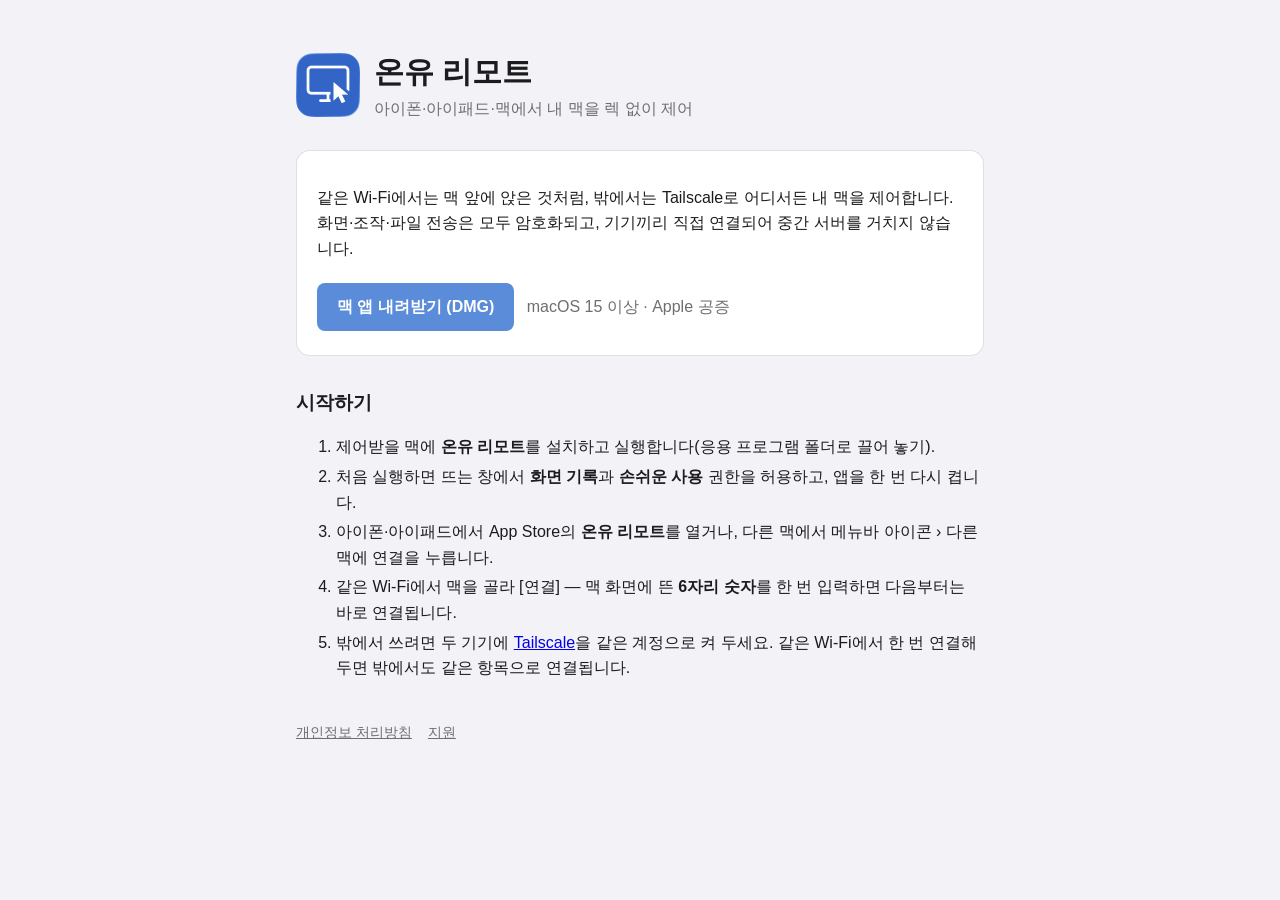
==== index.html @ 27f32682 "온유 리모트 안내·개인정보 처리방침·지원 페이지" ====
<!doctype html>
<html lang="ko"><head><meta charset="utf-8"><meta name="viewport" content="width=device-width, initial-scale=1">
<title>온유 리모트</title><link rel="stylesheet" href="style.css"></head>
<body><main>
<header><img src="icon.png" alt=""><div><h1>온유 리모트</h1><div class="muted">아이폰·아이패드·맥에서 내 맥을 렉 없이 제어</div></div></header>

<div class="card">
<p>같은 Wi-Fi에서는 맥 앞에 앉은 것처럼, 밖에서는 Tailscale로 어디서든 내 맥을 제어합니다. 화면·조작·파일 전송은 모두 암호화되고, 기기끼리 직접 연결되어 중간 서버를 거치지 않습니다.</p>
<a class="btn" href="https://github.com/sanghyun97/onyu-remote/releases/latest/download/OnyuRemote-1.0.dmg">맥 앱 내려받기 (DMG)</a>
<span class="muted">macOS 15 이상 · Apple 공증</span>
</div>

<h2>시작하기</h2>
<ol>
<li>제어받을 맥에 <b>온유 리모트</b>를 설치하고 실행합니다(응용 프로그램 폴더로 끌어 놓기).</li>
<li>처음 실행하면 뜨는 창에서 <b>화면 기록</b>과 <b>손쉬운 사용</b> 권한을 허용하고, 앱을 한 번 다시 켭니다.</li>
<li>아이폰·아이패드에서 App Store의 <b>온유 리모트</b>를 열거나, 다른 맥에서 메뉴바 아이콘 › 다른 맥에 연결을 누릅니다.</li>
<li>같은 Wi-Fi에서 맥을 골라 [연결] — 맥 화면에 뜬 <b>6자리 숫자</b>를 한 번 입력하면 다음부터는 바로 연결됩니다.</li>
<li>밖에서 쓰려면 두 기기에 <a href="https://tailscale.com">Tailscale</a>을 같은 계정으로 켜 두세요. 같은 Wi-Fi에서 한 번 연결해 두면 밖에서도 같은 항목으로 연결됩니다.</li>
</ol>

<nav><a href="privacy.html">개인정보 처리방침</a><a href="support.html">지원</a></nav>
</main></body></html>
---- style.css ----
:root { --bg:#f2f2f7; --surface:#fff; --text:#1c1c1e; --muted:#6e6e73; --line:rgba(0,0,0,.12); --accent:#5a8cd9; }
@media (prefers-color-scheme: dark) { :root { --bg:#111214; --surface:#1c1c1e; --text:#f2f2f7; --muted:#a1a1a6; --line:rgba(255,255,255,.14); } }
* { box-sizing:border-box; }
body { margin:0; background:var(--bg); color:var(--text); font:16px/1.6 -apple-system, BlinkMacSystemFont, "Apple SD Gothic Neo", sans-serif; }
main { max-width:720px; margin:0 auto; padding:48px 16px 64px; }
header { display:flex; align-items:center; gap:14px; margin-bottom:28px; }
header img { width:64px; height:64px; border-radius:14px; }
h1 { font-size:30px; margin:0; } h2 { font-size:19px; margin:32px 0 8px; }
p, li { color:var(--text); } .muted { color:var(--muted); }
.card { background:var(--surface); border:1px solid var(--line); border-radius:14px; padding:18px 20px; margin:14px 0; }
.btn { display:inline-block; background:var(--accent); color:#fff; text-decoration:none; padding:11px 20px; border-radius:8px; font-weight:600; margin:6px 8px 6px 0; }
.btn.secondary { background:transparent; color:var(--text); border:1px solid var(--line); }
nav { margin-top:40px; font-size:14px; } nav a { color:var(--muted); margin-right:16px; }
ol li, ul li { margin:4px 0; }
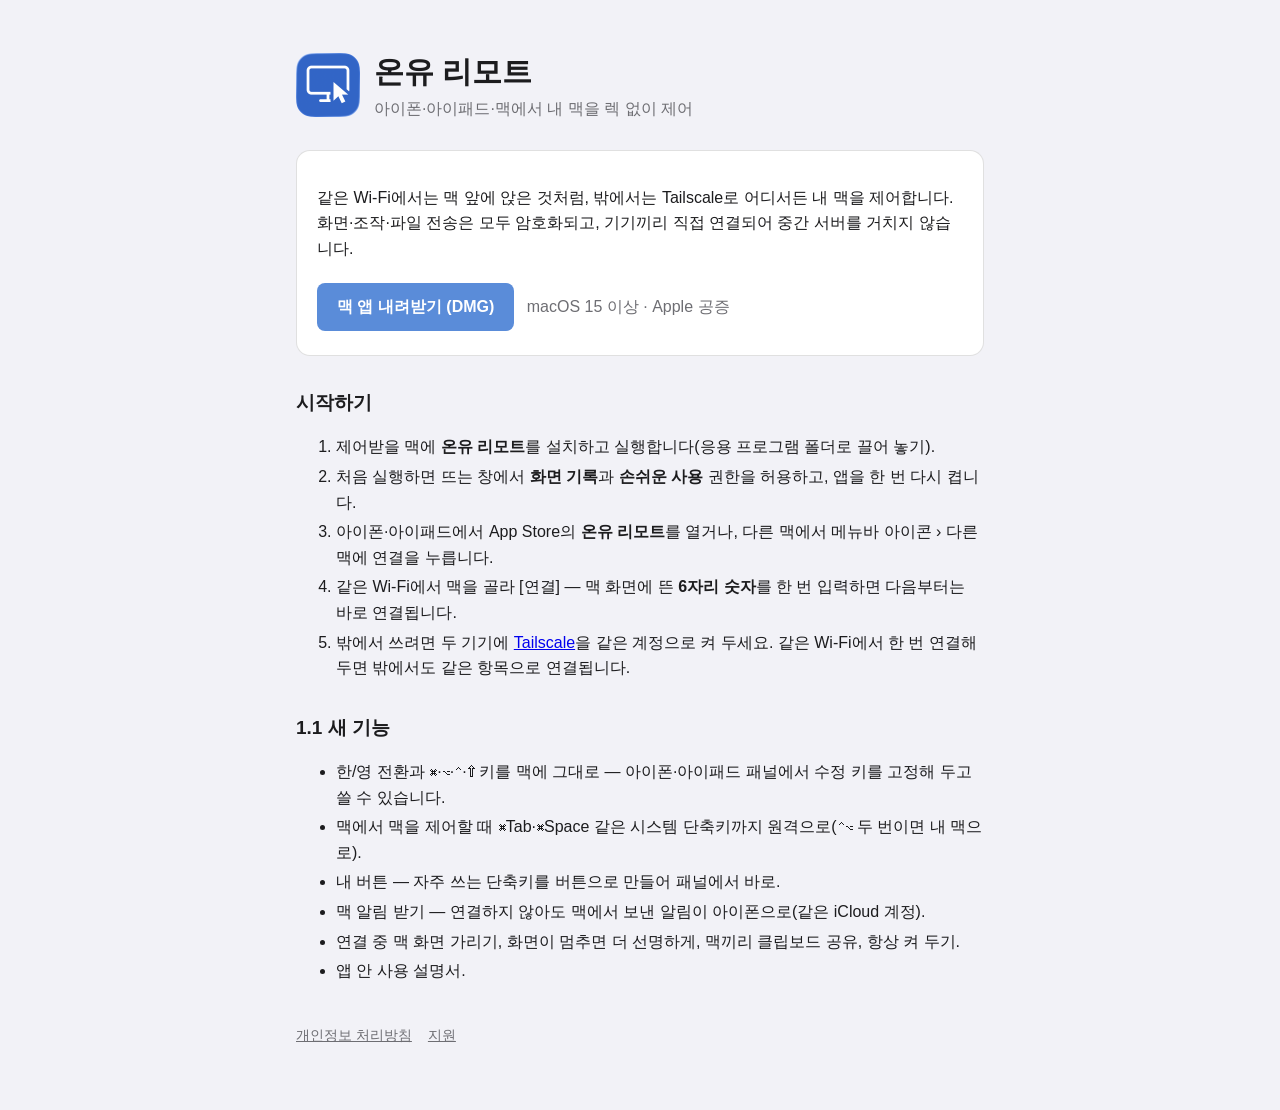
==== commit ee014a58: "1.1: 새 기능 소개, DMG 1.1 링크, 지원 FAQ, 개인정보 처리방침(iCloud 알림·알림 전달·클립보드·진단 기록)" ====
--- a/index.html
+++ b/index.html
@@ -6,7 +6,7 @@
 
 <div class="card">
 <p>같은 Wi-Fi에서는 맥 앞에 앉은 것처럼, 밖에서는 Tailscale로 어디서든 내 맥을 제어합니다. 화면·조작·파일 전송은 모두 암호화되고, 기기끼리 직접 연결되어 중간 서버를 거치지 않습니다.</p>
-<a class="btn" href="https://github.com/sanghyun97/onyu-remote/releases/latest/download/OnyuRemote-1.0.dmg">맥 앱 내려받기 (DMG)</a>
+<a class="btn" href="https://github.com/sanghyun97/onyu-remote/releases/latest/download/OnyuRemote-1.1.dmg">맥 앱 내려받기 (DMG)</a>
 <span class="muted">macOS 15 이상 · Apple 공증</span>
 </div>
 
@@ -16,8 +16,17 @@
 <li>처음 실행하면 뜨는 창에서 <b>화면 기록</b>과 <b>손쉬운 사용</b> 권한을 허용하고, 앱을 한 번 다시 켭니다.</li>
 <li>아이폰·아이패드에서 App Store의 <b>온유 리모트</b>를 열거나, 다른 맥에서 메뉴바 아이콘 › 다른 맥에 연결을 누릅니다.</li>
 <li>같은 Wi-Fi에서 맥을 골라 [연결] — 맥 화면에 뜬 <b>6자리 숫자</b>를 한 번 입력하면 다음부터는 바로 연결됩니다.</li>
-<li>밖에서 쓰려면 두 기기에 <a href="https://tailscale.com">Tailscale</a>을 같은 계정으로 켜 두세요. 같은 Wi-Fi에서 한 번 연결해 두면 밖에서도 같은 항목으로 연결됩니다.</li>
+<li>밖에서 쓰려면 두 기기에 <a href="https://tailscale.com/download">Tailscale</a>을 같은 계정으로 켜 두세요. 같은 Wi-Fi에서 한 번 연결해 두면 밖에서도 같은 항목으로 연결됩니다.</li>
 </ol>
 
+<h2>1.1 새 기능</h2>
+<ul>
+<li>한/영 전환과 ⌘·⌥·⌃·⇧ 키를 맥에 그대로 — 아이폰·아이패드 패널에서 수정 키를 고정해 두고 쓸 수 있습니다.</li>
+<li>맥에서 맥을 제어할 때 ⌘Tab·⌘Space 같은 시스템 단축키까지 원격으로(⌃⌥ 두 번이면 내 맥으로).</li>
+<li>내 버튼 — 자주 쓰는 단축키를 버튼으로 만들어 패널에서 바로.</li>
+<li>맥 알림 받기 — 연결하지 않아도 맥에서 보낸 알림이 아이폰으로(같은 iCloud 계정).</li>
+<li>연결 중 맥 화면 가리기, 화면이 멈추면 더 선명하게, 맥끼리 클립보드 공유, 항상 켜 두기.</li>
+<li>앱 안 사용 설명서.</li>
+</ul>
 <nav><a href="privacy.html">개인정보 처리방침</a><a href="support.html">지원</a></nav>
 </main></body></html>
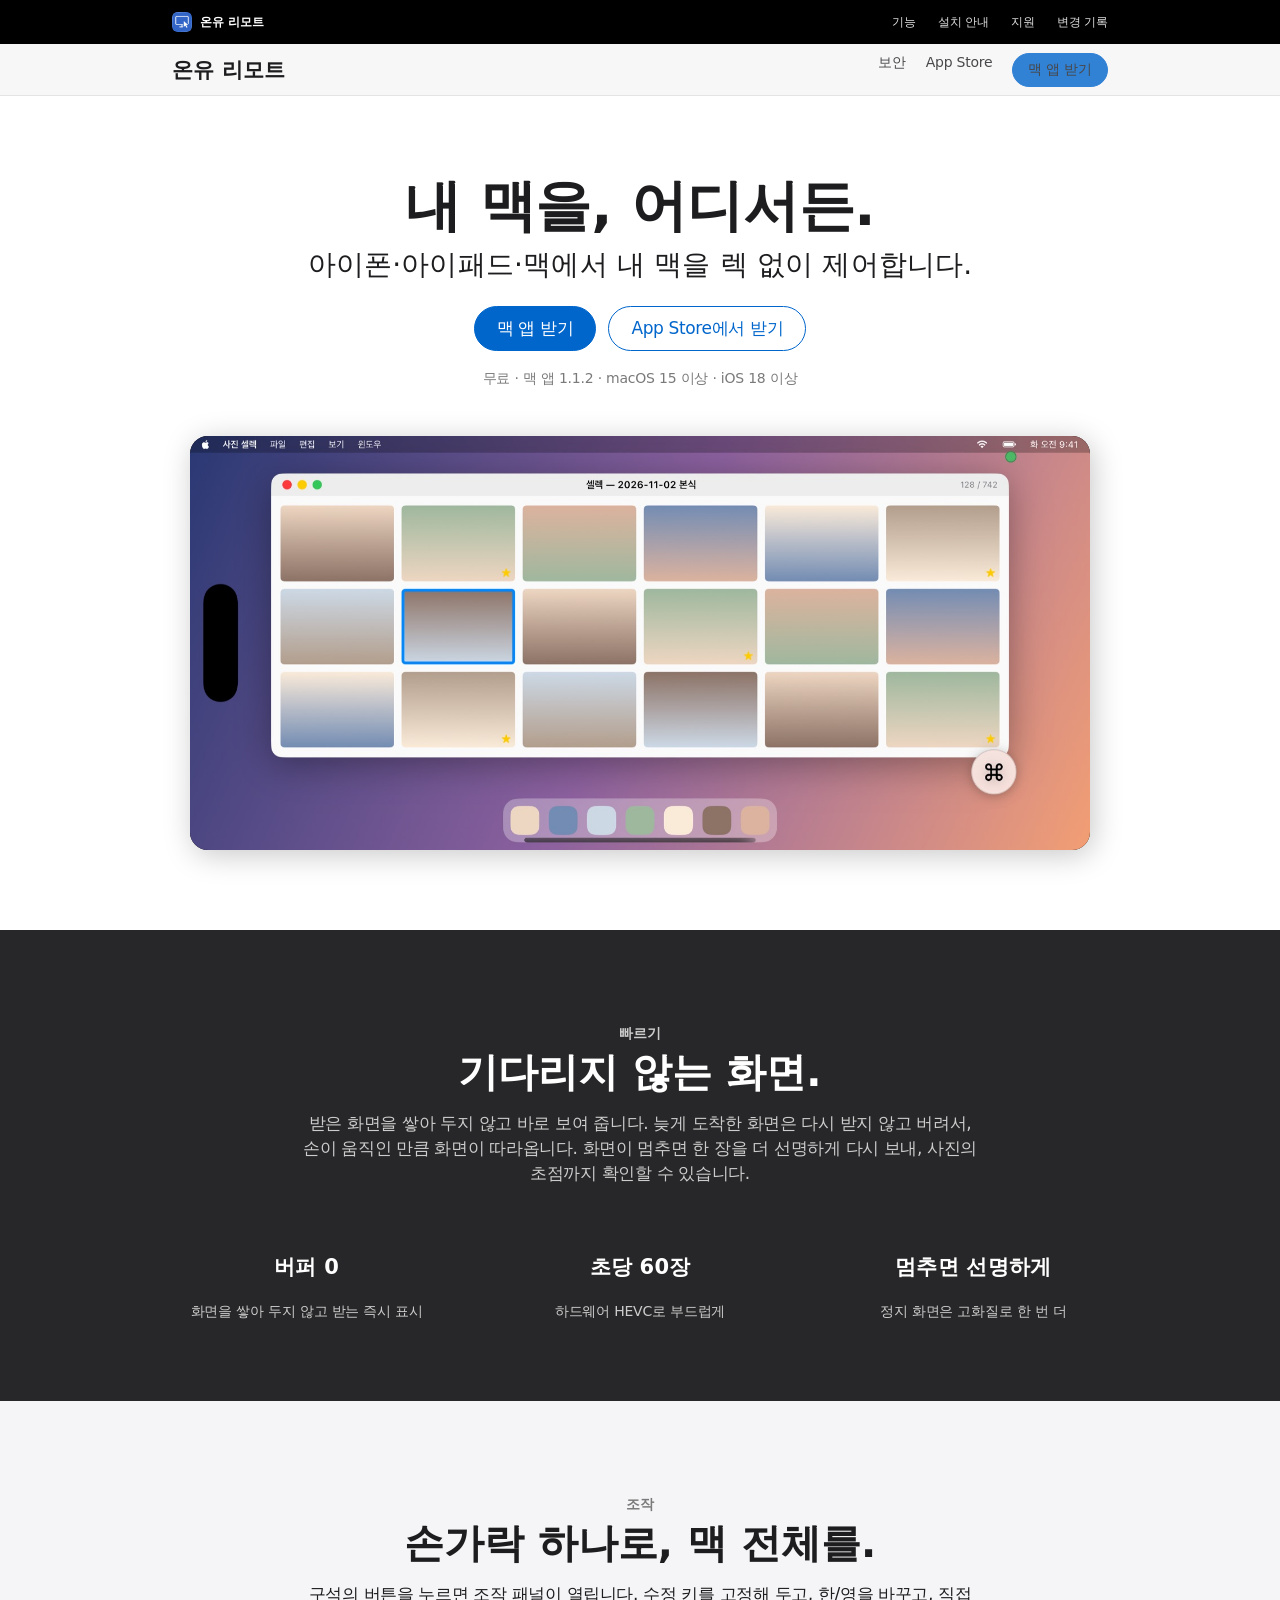
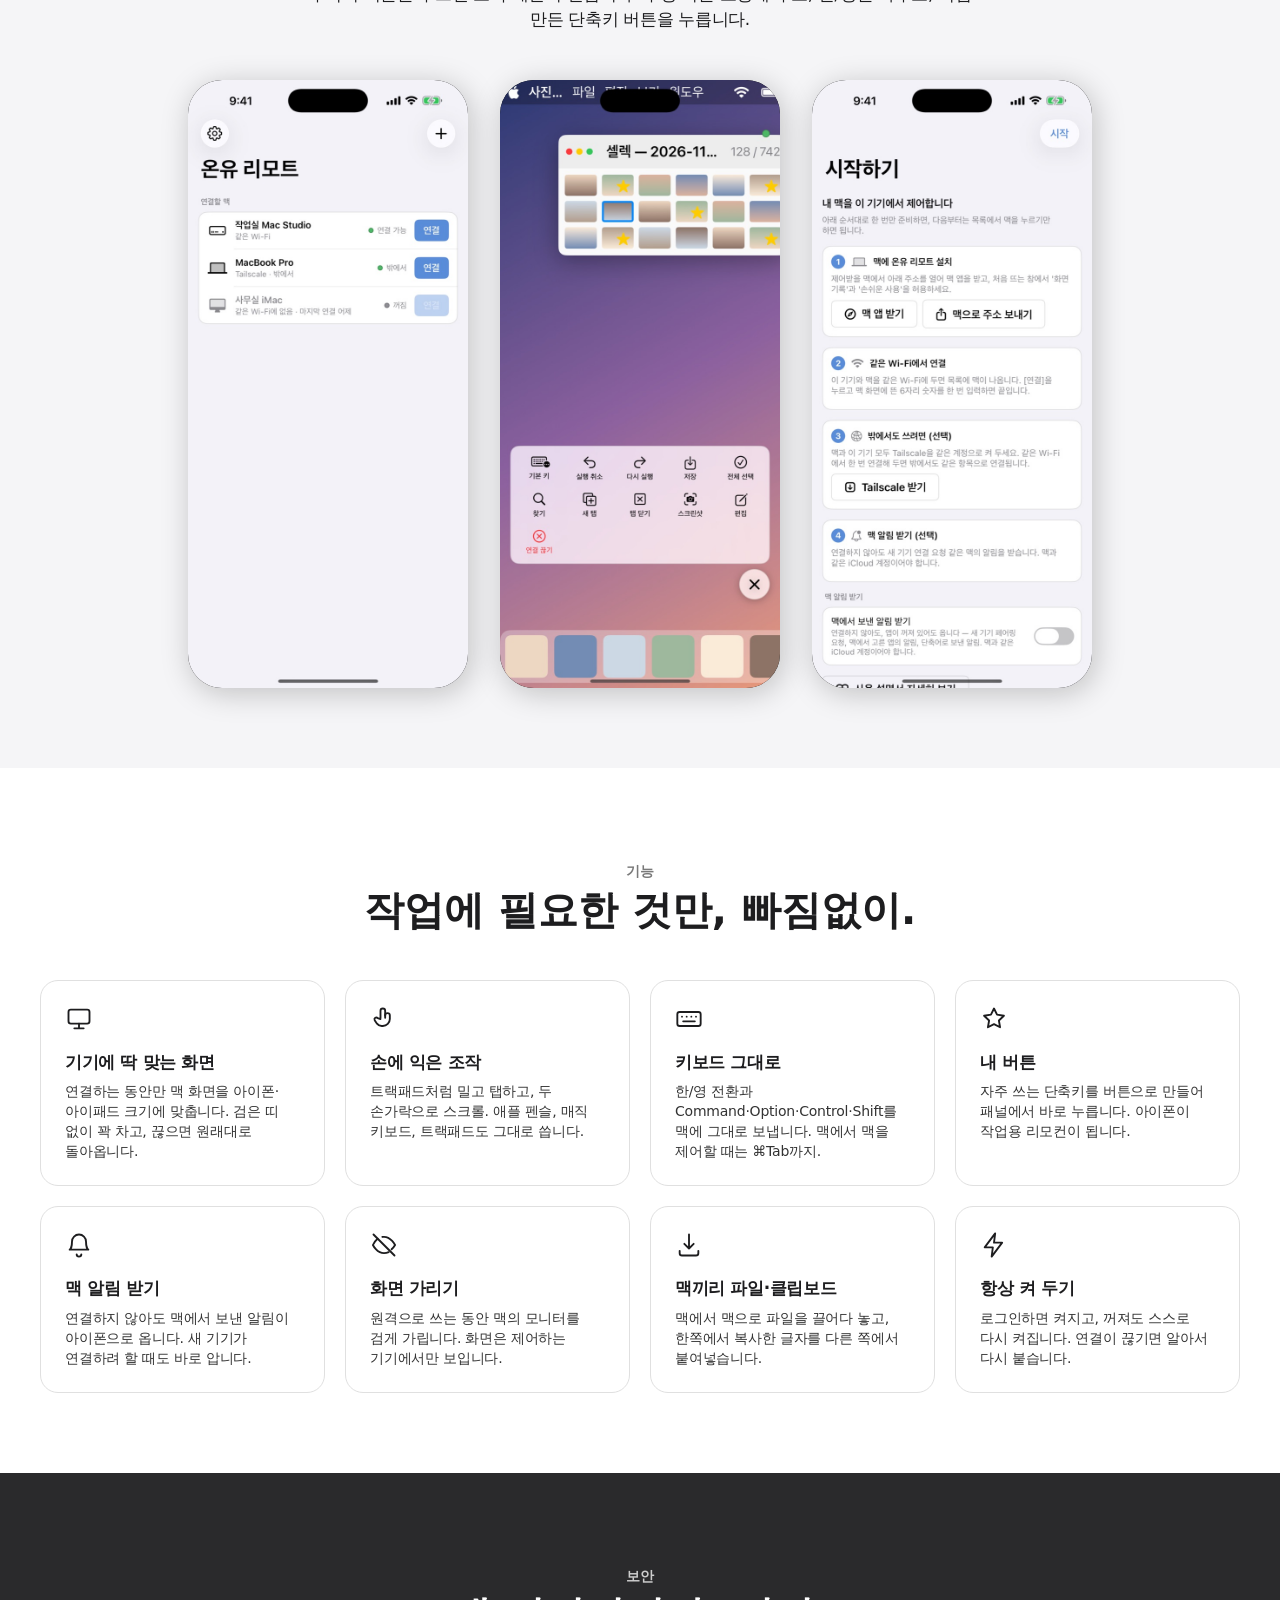
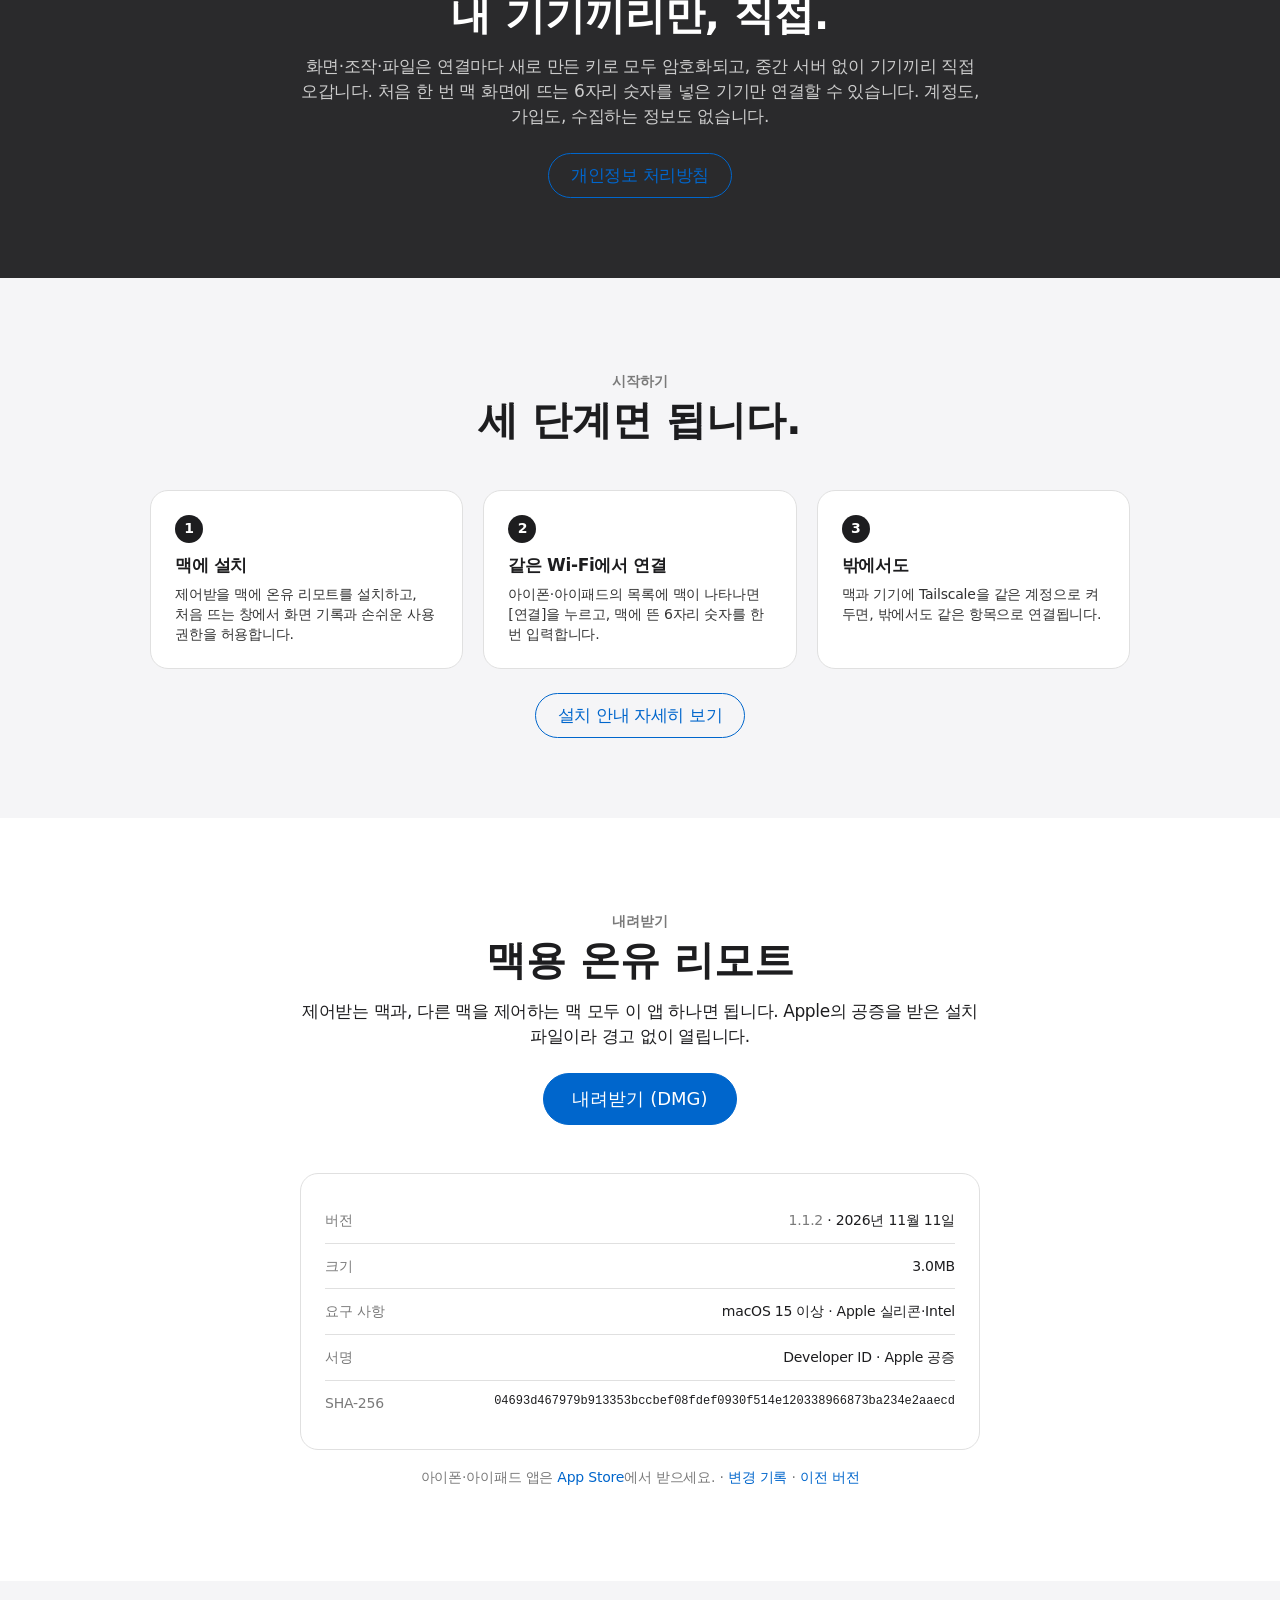
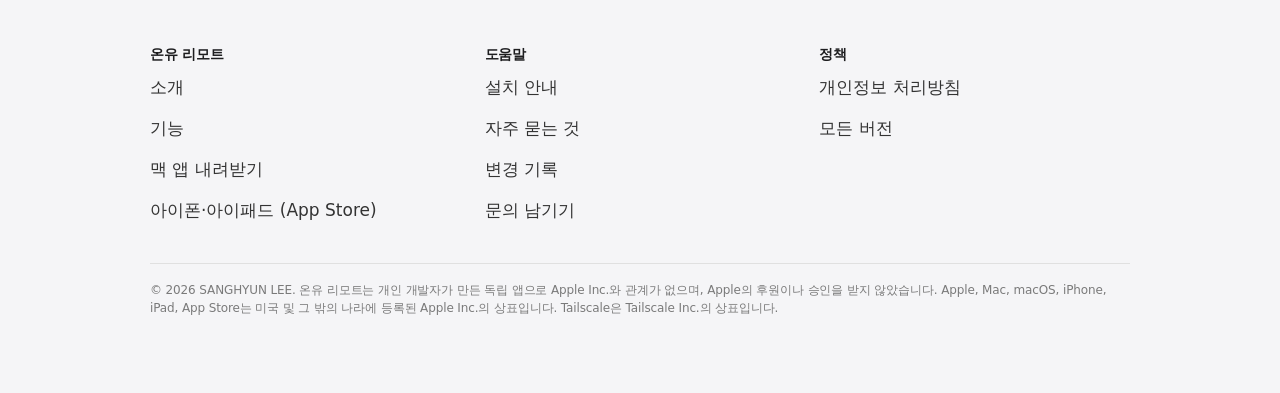
==== commit 155ff60f: "홈페이지 새로 만들기: 소개·내려받기·설치 안내·지원·개인정보 처리방침·변경 기록 (애플 스타일 DESIGN.md 기준) Co-Authored-By: Claude Fable 5.2" ====
--- a/index.html
+++ b/index.html
@@ -1,32 +1,141 @@
 <!doctype html>
-<html lang="ko"><head><meta charset="utf-8"><meta name="viewport" content="width=device-width, initial-scale=1">
-<title>온유 리모트</title><link rel="stylesheet" href="style.css"></head>
-<body><main>
-<header><img src="icon.png" alt=""><div><h1>온유 리모트</h1><div class="muted">아이폰·아이패드·맥에서 내 맥을 렉 없이 제어</div></div></header>
+<html lang="ko">
+<head>
+<meta charset="utf-8">
+<meta name="viewport" content="width=device-width, initial-scale=1">
+<title>온유 리모트 — 내 맥을 어디서든 렉 없이</title>
+<meta name="description" content="아이폰·아이패드·맥에서 내 맥을 렉 없이 제어하는 원격 앱. 같은 Wi-Fi에서는 맥 앞에 앉은 것처럼, 밖에서는 Tailscale로 어디서든.">
+<meta property="og:title" content="온유 리모트 — 내 맥을 어디서든 렉 없이">
+<meta property="og:description" content="아이폰·아이패드·맥에서 내 맥을 렉 없이 제어하는 원격 앱. 같은 Wi-Fi에서는 맥 앞에 앉은 것처럼, 밖에서는 Tailscale로 어디서든.">
+<meta property="og:type" content="website">
+<meta property="og:url" content="https://sanghyun97.github.io/onyu-remote/">
+<meta property="og:image" content="https://sanghyun97.github.io/onyu-remote/img/remote.jpg">
+<meta name="theme-color" content="#000000">
+<link rel="icon" href="icon.png">
+<link rel="apple-touch-icon" href="icon.png">
+<link rel="stylesheet" href="style.css">
+</head>
+<body>
+<nav class="global-nav" aria-label="사이트">
+  <div class="inner">
+    <a class="brand" href="./"><img src="icon.png" alt="" width="20" height="20">온유 리모트</a>
+    <a href="./#features" class="optional">기능</a>
+    <a href="install.html">설치 안내</a>
+    <a href="support.html">지원</a>
+    <a href="changelog.html" class="optional">변경 기록</a>
+  </div>
+</nav>
+<div class="sub-nav">
+  <div class="inner">
+    <span class="title">온유 리모트</span>
+    <div class="links">
+      <a href="./#security" class="optional">보안</a>
+      <a href="https://apps.apple.com/kr/app/id6830655052">App Store</a>
+      <a class="btn small" href="./#download">맥 앱 받기</a>
+    </div>
+  </div>
+</div>
+<main>
 
-<div class="card">
-<p>같은 Wi-Fi에서는 맥 앞에 앉은 것처럼, 밖에서는 Tailscale로 어디서든 내 맥을 제어합니다. 화면·조작·파일 전송은 모두 암호화되고, 기기끼리 직접 연결되어 중간 서버를 거치지 않습니다.</p>
-<a class="btn" href="https://github.com/sanghyun97/onyu-remote/releases/latest/download/OnyuRemote-1.1.dmg">맥 앱 내려받기 (DMG)</a>
-<span class="muted">macOS 15 이상 · Apple 공증</span>
-</div>
+<section class="tile">
+  <div class="wrap">
+    <h1 class="hero-display">내 맥을, 어디서든.</h1>
+    <p class="lead">아이폰·아이패드·맥에서 내 맥을 렉 없이 제어합니다.</p>
+    <div class="cta">
+      <a class="btn" href="#download">맥 앱 받기</a>
+      <a class="btn ghost" href="https://apps.apple.com/kr/app/id6830655052">App Store에서 받기</a>
+    </div>
+    <p class="caption" style="margin-top:17px">무료 · 맥 앱 <span data-version>1.1.2</span> · macOS 15 이상 · iOS 18 이상</p>
+    <div class="shot wide-shot"><img src="img/remote.jpg" alt="아이폰에서 맥의 사진 셀렉 화면을 원격으로 보고 있는 모습" width="1600" height="736"></div>
+  </div>
+</section>
 
-<h2>시작하기</h2>
-<ol>
-<li>제어받을 맥에 <b>온유 리모트</b>를 설치하고 실행합니다(응용 프로그램 폴더로 끌어 놓기).</li>
-<li>처음 실행하면 뜨는 창에서 <b>화면 기록</b>과 <b>손쉬운 사용</b> 권한을 허용하고, 앱을 한 번 다시 켭니다.</li>
-<li>아이폰·아이패드에서 App Store의 <b>온유 리모트</b>를 열거나, 다른 맥에서 메뉴바 아이콘 › 다른 맥에 연결을 누릅니다.</li>
-<li>같은 Wi-Fi에서 맥을 골라 [연결] — 맥 화면에 뜬 <b>6자리 숫자</b>를 한 번 입력하면 다음부터는 바로 연결됩니다.</li>
-<li>밖에서 쓰려면 두 기기에 <a href="https://tailscale.com/download">Tailscale</a>을 같은 계정으로 켜 두세요. 같은 Wi-Fi에서 한 번 연결해 두면 밖에서도 같은 항목으로 연결됩니다.</li>
-</ol>
+<section class="tile dark">
+  <div class="wrap">
+    <p class="eyebrow">빠르기</p>
+    <h2 class="display-lg">기다리지 않는 화면.</h2>
+    <p class="copy">받은 화면을 쌓아 두지 않고 바로 보여 줍니다. 늦게 도착한 화면은 다시 받지 않고 버려서, 손이 움직인 만큼 화면이 따라옵니다. 화면이 멈추면 한 장을 더 선명하게 다시 보내, 사진의 초점까지 확인할 수 있습니다.</p>
+    <div class="grid three stats" style="margin-top:48px">
+      <div><p class="tagline">버퍼 0</p><p class="caption">화면을 쌓아 두지 않고 받는 즉시 표시</p></div>
+      <div><p class="tagline">초당 60장</p><p class="caption">하드웨어 HEVC로 부드럽게</p></div>
+      <div><p class="tagline">멈추면 선명하게</p><p class="caption">정지 화면은 고화질로 한 번 더</p></div>
+    </div>
+  </div>
+</section>
 
-<h2>1.1 새 기능</h2>
-<ul>
-<li>한/영 전환과 ⌘·⌥·⌃·⇧ 키를 맥에 그대로 — 아이폰·아이패드 패널에서 수정 키를 고정해 두고 쓸 수 있습니다.</li>
-<li>맥에서 맥을 제어할 때 ⌘Tab·⌘Space 같은 시스템 단축키까지 원격으로(⌃⌥ 두 번이면 내 맥으로).</li>
-<li>내 버튼 — 자주 쓰는 단축키를 버튼으로 만들어 패널에서 바로.</li>
-<li>맥 알림 받기 — 연결하지 않아도 맥에서 보낸 알림이 아이폰으로(같은 iCloud 계정).</li>
-<li>연결 중 맥 화면 가리기, 화면이 멈추면 더 선명하게, 맥끼리 클립보드 공유, 항상 켜 두기.</li>
-<li>앱 안 사용 설명서.</li>
-</ul>
-<nav><a href="privacy.html">개인정보 처리방침</a><a href="support.html">지원</a></nav>
-</main></body></html>
+<section class="tile parchment">
+  <div class="wrap">
+    <p class="eyebrow">조작</p>
+    <h2 class="display-lg">손가락 하나로, 맥 전체를.</h2>
+    <p class="copy">구석의 버튼을 누르면 조작 패널이 열립니다. 수정 키를 고정해 두고, 한/영을 바꾸고, 직접 만든 단축키 버튼을 누릅니다.</p>
+    <div class="shots-row">
+      <div class="shot phone"><img src="img/home.jpg" alt="연결할 맥 목록 화면" width="644" height="1400" loading="lazy"></div>
+      <div class="shot phone"><img src="img/custom.jpg" alt="직접 만든 단축키 버튼이 있는 조작 패널" width="644" height="1400" loading="lazy"></div>
+      <div class="shot phone"><img src="img/onboarding.jpg" alt="처음 시작 안내 화면" width="644" height="1400" loading="lazy"></div>
+    </div>
+  </div>
+</section>
+
+<section class="tile" id="features">
+  <div class="wide">
+    <p class="eyebrow">기능</p>
+    <h2 class="display-lg">작업에 필요한 것만, 빠짐없이.</h2>
+    <div class="grid"><div class="card"><svg class="icon" viewBox="0 0 24 24" fill="none" stroke="currentColor" stroke-width="1.6" stroke-linecap="round" stroke-linejoin="round" aria-hidden="true"><rect x="3" y="4" width="18" height="12" rx="2"/><path d="M8 20h8M12 16v4"/></svg><h3>기기에 딱 맞는 화면</h3><p>연결하는 동안만 맥 화면을 아이폰·아이패드 크기에 맞춥니다. 검은 띠 없이 꽉 차고, 끊으면 원래대로 돌아옵니다.</p></div><div class="card"><svg class="icon" viewBox="0 0 24 24" fill="none" stroke="currentColor" stroke-width="1.6" stroke-linecap="round" stroke-linejoin="round" aria-hidden="true"><path d="M9 11V5a2 2 0 0 1 4 0v6"/><path d="M13 9a2 2 0 0 1 4 0v3a6 6 0 0 1-6 6h-1a5 5 0 0 1-4-2l-2-3a1.6 1.6 0 0 1 2.6-1.8L9 12"/></svg><h3>손에 익은 조작</h3><p>트랙패드처럼 밀고 탭하고, 두 손가락으로 스크롤. 애플 펜슬, 매직 키보드, 트랙패드도 그대로 씁니다.</p></div><div class="card"><svg class="icon" viewBox="0 0 24 24" fill="none" stroke="currentColor" stroke-width="1.6" stroke-linecap="round" stroke-linejoin="round" aria-hidden="true"><rect x="2" y="6" width="20" height="12" rx="2"/><path d="M6 10h.01M10 10h.01M14 10h.01M18 10h.01M7 14h10"/></svg><h3>키보드 그대로</h3><p>한/영 전환과 Command·Option·Control·Shift를 맥에 그대로 보냅니다. 맥에서 맥을 제어할 때는 ⌘Tab까지.</p></div><div class="card"><svg class="icon" viewBox="0 0 24 24" fill="none" stroke="currentColor" stroke-width="1.6" stroke-linecap="round" stroke-linejoin="round" aria-hidden="true"><path d="M12 3l2.6 5.3 5.9.9-4.3 4.1 1 5.8L12 16.4 6.8 19.1l1-5.8L3.5 9.2l5.9-.9z"/></svg><h3>내 버튼</h3><p>자주 쓰는 단축키를 버튼으로 만들어 패널에서 바로 누릅니다. 아이폰이 작업용 리모컨이 됩니다.</p></div><div class="card"><svg class="icon" viewBox="0 0 24 24" fill="none" stroke="currentColor" stroke-width="1.6" stroke-linecap="round" stroke-linejoin="round" aria-hidden="true"><path d="M6 9a6 6 0 0 1 12 0c0 6 2 7 2 7H4s2-1 2-7"/><path d="M10 20a2 2 0 0 0 4 0"/></svg><h3>맥 알림 받기</h3><p>연결하지 않아도 맥에서 보낸 알림이 아이폰으로 옵니다. 새 기기가 연결하려 할 때도 바로 압니다.</p></div><div class="card"><svg class="icon" viewBox="0 0 24 24" fill="none" stroke="currentColor" stroke-width="1.6" stroke-linecap="round" stroke-linejoin="round" aria-hidden="true"><path d="M3 3l18 18"/><path d="M10.6 5.1A10.5 10.5 0 0 1 12 5c6 0 9.5 7 9.5 7a15 15 0 0 1-3 3.7M6.5 6.6A15 15 0 0 0 2.5 12S6 19 12 19a9.6 9.6 0 0 0 4-.9"/></svg><h3>화면 가리기</h3><p>원격으로 쓰는 동안 맥의 모니터를 검게 가립니다. 화면은 제어하는 기기에서만 보입니다.</p></div><div class="card"><svg class="icon" viewBox="0 0 24 24" fill="none" stroke="currentColor" stroke-width="1.6" stroke-linecap="round" stroke-linejoin="round" aria-hidden="true"><path d="M12 3v12M8 11l4 4 4-4"/><path d="M4 17v2a2 2 0 0 0 2 2h12a2 2 0 0 0 2-2v-2"/></svg><h3>맥끼리 파일·클립보드</h3><p>맥에서 맥으로 파일을 끌어다 놓고, 한쪽에서 복사한 글자를 다른 쪽에서 붙여넣습니다.</p></div><div class="card"><svg class="icon" viewBox="0 0 24 24" fill="none" stroke="currentColor" stroke-width="1.6" stroke-linecap="round" stroke-linejoin="round" aria-hidden="true"><path d="M13 2L4 14h7l-1 8 9-12h-7z"/></svg><h3>항상 켜 두기</h3><p>로그인하면 켜지고, 꺼져도 스스로 다시 켜집니다. 연결이 끊기면 알아서 다시 붙습니다.</p></div></div>
+  </div>
+</section>
+
+<section class="tile dark-2" id="security">
+  <div class="wrap">
+    <p class="eyebrow">보안</p>
+    <h2 class="display-lg">내 기기끼리만, 직접.</h2>
+    <p class="copy">화면·조작·파일은 연결마다 새로 만든 키로 모두 암호화되고, 중간 서버 없이 기기끼리 직접 오갑니다. 처음 한 번 맥 화면에 뜨는 6자리 숫자를 넣은 기기만 연결할 수 있습니다. 계정도, 가입도, 수집하는 정보도 없습니다.</p>
+    <div class="cta"><a class="btn ghost" href="privacy.html">개인정보 처리방침</a></div>
+  </div>
+</section>
+
+<section class="tile parchment">
+  <div class="wrap">
+    <p class="eyebrow">시작하기</p>
+    <h2 class="display-lg">세 단계면 됩니다.</h2>
+    <div class="grid three">
+      <div class="card"><span class="num">1</span><h3>맥에 설치</h3><p>제어받을 맥에 온유 리모트를 설치하고, 처음 뜨는 창에서 화면 기록과 손쉬운 사용 권한을 허용합니다.</p></div>
+      <div class="card"><span class="num">2</span><h3>같은 Wi-Fi에서 연결</h3><p>아이폰·아이패드의 목록에 맥이 나타나면 [연결]을 누르고, 맥에 뜬 6자리 숫자를 한 번 입력합니다.</p></div>
+      <div class="card"><span class="num">3</span><h3>밖에서도</h3><p>맥과 기기에 Tailscale을 같은 계정으로 켜 두면, 밖에서도 같은 항목으로 연결됩니다.</p></div>
+    </div>
+    <div class="cta"><a class="btn ghost" href="install.html">설치 안내 자세히 보기</a></div>
+  </div>
+</section>
+
+<section class="tile" id="download">
+  <div class="wrap">
+    <p class="eyebrow">내려받기</p>
+    <h2 class="display-lg">맥용 온유 리모트</h2>
+    <p class="copy">제어받는 맥과, 다른 맥을 제어하는 맥 모두 이 앱 하나면 됩니다. Apple의 공증을 받은 설치 파일이라 경고 없이 열립니다.</p>
+    <div class="cta">
+      <a class="btn hero" href="https://github.com/sanghyun97/onyu-remote/releases/latest/download/OnyuRemote.dmg" data-dmg>내려받기 (DMG)</a>
+    </div>
+    <div class="card download-card">
+      <div class="row"><span>버전</span><span><span data-version>1.1.2</span> · <span data-date>2026년 11월 11일</span></span></div>
+      <div class="row"><span>크기</span><span data-size>3.0MB</span></div>
+      <div class="row"><span>요구 사항</span><span>macOS 15 이상 · Apple 실리콘·Intel</span></div>
+      <div class="row"><span>서명</span><span>Developer ID · Apple 공증</span></div>
+      <div class="row"><span>SHA-256</span><code data-sha>04693d467979b913353bccbef08fdef0930f514e120338966873ba234e2aaecd</code></div>
+    </div>
+    <p class="caption" style="margin-top:17px">아이폰·아이패드 앱은 <a href="https://apps.apple.com/kr/app/id6830655052">App Store</a>에서 받으세요. · <a href="changelog.html">변경 기록</a> · <a href="https://github.com/sanghyun97/onyu-remote/releases">이전 버전</a></p>
+  </div>
+</section>
+
+</main>
+<footer class="footer">
+  <div class="inner">
+    <div class="cols">
+      <div><h4>온유 리모트</h4><a href="./">소개</a><a href="./#features">기능</a><a href="./#download">맥 앱 내려받기</a><a href="https://apps.apple.com/kr/app/id6830655052">아이폰·아이패드 (App Store)</a></div>
+      <div><h4>도움말</h4><a href="install.html">설치 안내</a><a href="support.html">자주 묻는 것</a><a href="changelog.html">변경 기록</a><a href="https://github.com/sanghyun97/onyu-remote/issues/new">문의 남기기</a></div>
+      <div><h4>정책</h4><a href="privacy.html">개인정보 처리방침</a><a href="https://github.com/sanghyun97/onyu-remote/releases">모든 버전</a></div>
+    </div>
+    <p class="legal">© 2026 SANGHYUN LEE. 온유 리모트는 개인 개발자가 만든 독립 앱으로 Apple Inc.와 관계가 없으며, Apple의 후원이나 승인을 받지 않았습니다. Apple, Mac, macOS, iPhone, iPad, App Store는 미국 및 그 밖의 나라에 등록된 Apple Inc.의 상표입니다. Tailscale은 Tailscale Inc.의 상표입니다.</p>
+  </div>
+</footer>
+<script src="site.js" defer></script>
+</body>
+</html>
--- a/style.css
+++ b/style.css
@@ -1,14 +1,199 @@
-:root { --bg:#f2f2f7; --surface:#fff; --text:#1c1c1e; --muted:#6e6e73; --line:rgba(0,0,0,.12); --accent:#5a8cd9; }
-@media (prefers-color-scheme: dark) { :root { --bg:#111214; --surface:#1c1c1e; --text:#f2f2f7; --muted:#a1a1a6; --line:rgba(255,255,255,.14); } }
-* { box-sizing:border-box; }
-body { margin:0; background:var(--bg); color:var(--text); font:16px/1.6 -apple-system, BlinkMacSystemFont, "Apple SD Gothic Neo", sans-serif; }
-main { max-width:720px; margin:0 auto; padding:48px 16px 64px; }
-header { display:flex; align-items:center; gap:14px; margin-bottom:28px; }
-header img { width:64px; height:64px; border-radius:14px; }
-h1 { font-size:30px; margin:0; } h2 { font-size:19px; margin:32px 0 8px; }
-p, li { color:var(--text); } .muted { color:var(--muted); }
-.card { background:var(--surface); border:1px solid var(--line); border-radius:14px; padding:18px 20px; margin:14px 0; }
-.btn { display:inline-block; background:var(--accent); color:#fff; text-decoration:none; padding:11px 20px; border-radius:8px; font-weight:600; margin:6px 8px 6px 0; }
-.btn.secondary { background:transparent; color:var(--text); border:1px solid var(--line); }
-nav { margin-top:40px; font-size:14px; } nav a { color:var(--muted); margin-right:16px; }
-ol li, ul li { margin:4px 0; }
+/* 온유 리모트 사이트 — DESIGN.md(애플 스타일 분석)의 값을 그대로 변수로 옮겼다.
+   규칙: 누르는 것은 파란색 하나, 구역은 색 바꿈으로 나눔(테두리·그라데이션 없음), 그림자는 제품 사진에만. */
+:root {
+  --primary: #0066cc;
+  --primary-focus: #0071e3;
+  --primary-on-dark: #2997ff;
+  --ink: #1d1d1f;
+  --body-muted: #cccccc;
+  --ink-80: #333333;
+  --ink-48: #7a7a7a;
+  --hairline: #e0e0e0;
+  --canvas: #ffffff;
+  --parchment: #f5f5f7;
+  --tile-1: #272729;
+  --tile-2: #2a2a2c;
+  --black: #000000;
+  --r-sm: 8px;
+  --r-lg: 18px;
+  --pill: 9999px;
+  --section: 80px;
+  --display: "SF Pro Display", system-ui, -apple-system, BlinkMacSystemFont, "Apple SD Gothic Neo", "Pretendard", "Noto Sans KR", "Malgun Gothic", sans-serif;
+  --text: "SF Pro Text", system-ui, -apple-system, BlinkMacSystemFont, "Apple SD Gothic Neo", "Pretendard", "Noto Sans KR", "Malgun Gothic", sans-serif;
+  --product-shadow: rgba(0, 0, 0, 0.22) 3px 5px 30px 0;
+}
+
+* { box-sizing: border-box; }
+html { -webkit-text-size-adjust: 100%; scroll-behavior: smooth; scroll-padding-top: 110px; }
+body {
+  margin: 0;
+  background: var(--canvas);
+  color: var(--ink);
+  font-family: var(--text);
+  font-size: 17px;
+  font-weight: 400;
+  line-height: 1.47;
+  letter-spacing: -0.374px;
+  -webkit-font-smoothing: antialiased;
+  word-break: keep-all;
+  overflow-wrap: anywhere;
+}
+img { max-width: 100%; height: auto; display: block; }
+a { color: var(--primary); text-decoration: none; }
+a:hover { text-decoration: underline; }
+a:focus-visible, button:focus-visible { outline: 2px solid var(--primary-focus); outline-offset: 2px; }
+strong, b { font-weight: 600; }
+
+/* ── 맨 위 메뉴줄(검정 44px) ── */
+.global-nav { background: var(--black); height: 44px; }
+.global-nav .inner {
+  max-width: 980px; height: 44px; margin: 0 auto; padding: 0 22px;
+  display: flex; align-items: center; gap: 22px;
+  font-size: 12px; line-height: 1; letter-spacing: -0.12px;
+}
+.global-nav a { color: #fff; opacity: 0.88; white-space: nowrap; }
+.global-nav a:hover { opacity: 1; text-decoration: none; }
+.global-nav .brand { display: flex; align-items: center; gap: 8px; opacity: 1; font-weight: 600; margin-right: auto; }
+.global-nav .brand img { width: 20px; height: 20px; border-radius: 5px; }
+
+/* ── 보조 메뉴줄(반투명, 따라다님) ── */
+.sub-nav {
+  position: sticky; top: 0; z-index: 10; height: 52px;
+  background: rgba(245, 245, 247, 0.8);
+  -webkit-backdrop-filter: saturate(180%) blur(20px); backdrop-filter: saturate(180%) blur(20px);
+  border-bottom: 1px solid rgba(0, 0, 0, 0.08);
+}
+.sub-nav .inner {
+  max-width: 980px; height: 52px; margin: 0 auto; padding: 0 22px;
+  display: flex; align-items: center; gap: 20px;
+}
+.sub-nav .title { font-family: var(--display); font-size: 21px; font-weight: 600; line-height: 1.19; letter-spacing: 0.231px; color: var(--ink); margin-right: auto; }
+.sub-nav .links { display: flex; gap: 20px; font-size: 14px; line-height: 1.29; letter-spacing: -0.224px; }
+.sub-nav .links a { color: var(--ink); opacity: 0.8; }
+.sub-nav .links a:hover { opacity: 1; text-decoration: none; }
+
+/* ── 버튼 ── */
+.btn {
+  display: inline-block; border: 1px solid var(--primary); cursor: pointer;
+  background: var(--primary); color: #fff;
+  font-family: var(--text); font-size: 17px; font-weight: 400; line-height: 1.24; letter-spacing: -0.374px;
+  padding: 11px 22px; border-radius: var(--pill);
+  transition: transform 0.12s ease;
+}
+.btn:hover { text-decoration: none; }
+.btn:active { transform: scale(0.95); }
+.btn.ghost { background: transparent; color: var(--primary); }
+.btn.small { font-size: 14px; letter-spacing: -0.224px; padding: 7px 15px; }
+.btn.hero { font-size: 18px; font-weight: 300; letter-spacing: 0; padding: 14px 28px; }
+.tile.dark .btn.ghost { color: var(--primary-on-dark); border-color: var(--primary-on-dark); }
+.cta { display: flex; flex-wrap: wrap; gap: 12px; justify-content: center; margin-top: 24px; }
+
+/* ── 구역(타일): 화면 끝까지, 모서리 각짐, 색 바꿈이 구분선 ── */
+.tile { padding: var(--section) 22px; text-align: center; background: var(--canvas); }
+.tile.parchment { background: var(--parchment); }
+.tile.dark { background: var(--tile-1); color: #fff; }
+.tile.dark-2 { background: var(--tile-2); color: #fff; }
+.tile.dark a:not(.btn), .tile.dark-2 a:not(.btn) { color: var(--primary-on-dark); }
+.tile .wrap { max-width: 980px; margin: 0 auto; }
+.tile .wide { max-width: 1200px; margin: 0 auto; }
+
+h1, h2, h3 { margin: 0; font-family: var(--display); font-weight: 600; }
+.hero-display { font-size: 56px; line-height: 1.07; letter-spacing: -0.28px; }
+.display-lg { font-size: 40px; line-height: 1.1; letter-spacing: 0; }
+.lead { font-family: var(--display); font-size: 28px; font-weight: 400; line-height: 1.2; letter-spacing: 0.196px; margin: 12px auto 0; max-width: 760px; }
+.tagline { font-family: var(--display); font-size: 21px; font-weight: 600; line-height: 1.19; letter-spacing: 0.231px; }
+.eyebrow { font-size: 14px; font-weight: 600; line-height: 1.29; letter-spacing: -0.224px; color: var(--ink-48); margin-bottom: 8px; }
+.tile.dark .eyebrow, .tile.dark-2 .eyebrow { color: var(--body-muted); }
+.copy { max-width: 680px; margin: 17px auto 0; }
+.tile.dark .copy, .tile.dark-2 .copy { color: var(--body-muted); }
+.caption { font-size: 14px; line-height: 1.43; letter-spacing: -0.224px; color: var(--ink-48); }
+.tile.dark .caption, .tile.dark-2 .caption { color: var(--body-muted); }
+.fine { font-size: 12px; line-height: 1.5; letter-spacing: -0.12px; color: var(--ink-48); }
+
+/* ── 제품 사진: 그림자는 여기에만 ── */
+.shot { margin: 48px auto 0; box-shadow: var(--product-shadow); border-radius: var(--r-lg); overflow: hidden; background: #000; }
+.shot.wide-shot { max-width: 900px; }
+.shot.phone { max-width: 280px; border-radius: 34px; }
+.shots-row { display: flex; gap: 32px; justify-content: center; align-items: flex-start; flex-wrap: wrap; margin-top: 48px; }
+.shots-row .shot { margin: 0; }
+
+/* ── 카드 격자 ── */
+.grid { display: grid; grid-template-columns: repeat(4, 1fr); gap: 20px; margin-top: 48px; text-align: left; }
+.grid.three { grid-template-columns: repeat(3, 1fr); }
+.grid.stats { text-align: center; }
+.grid.stats .caption { margin: 8px 0 0; }
+.card { background: var(--canvas); border: 1px solid var(--hairline); border-radius: var(--r-lg); padding: 24px; }
+.card h3 { font-family: var(--text); font-size: 17px; font-weight: 600; line-height: 1.24; letter-spacing: -0.374px; }
+.card p { margin: 8px 0 0; font-size: 14px; line-height: 1.43; letter-spacing: -0.224px; color: var(--ink-80); }
+.card .num {
+  display: inline-flex; align-items: center; justify-content: center; width: 28px; height: 28px; margin-bottom: 12px;
+  border-radius: var(--pill); background: var(--ink); color: #fff; font-size: 14px; font-weight: 600;
+}
+.card .icon { width: 28px; height: 28px; margin-bottom: 12px; color: var(--ink); }
+
+/* ── 내려받기 ── */
+.download-card { max-width: 680px; margin: 48px auto 0; text-align: left; }
+.download-card .row { display: flex; justify-content: space-between; gap: 16px; padding: 12px 0; border-top: 1px solid var(--hairline); font-size: 14px; letter-spacing: -0.224px; }
+.download-card .row:first-of-type { border-top: 0; }
+.download-card .row span:first-child { color: var(--ink-48); white-space: nowrap; }
+.download-card code { font-family: ui-monospace, "SF Mono", Menlo, monospace; font-size: 12px; letter-spacing: 0; word-break: break-all; text-align: right; }
+
+/* ── 글 위주 페이지 ── */
+.article { max-width: 760px; margin: 0 auto; padding: 64px 22px var(--section); }
+.article h1 { font-size: 40px; line-height: 1.1; }
+.article h2 { font-family: var(--text); font-size: 28px; line-height: 1.25; letter-spacing: -0.374px; margin: 48px 0 12px; }
+.article h3 { font-family: var(--text); font-size: 17px; line-height: 1.24; letter-spacing: -0.374px; margin: 24px 0 4px; }
+.article p, .article li { color: var(--ink-80); }
+.article ul, .article ol { padding-left: 22px; }
+.article li { margin: 8px 0; }
+.article .note { background: var(--parchment); border-radius: var(--r-lg); padding: 24px; margin: 24px 0; }
+.article code { font-family: ui-monospace, "SF Mono", Menlo, monospace; font-size: 14px; letter-spacing: 0; background: var(--parchment); border-radius: 5px; padding: 2px 6px; }
+.article details { border-top: 1px solid var(--hairline); padding: 16px 0; }
+.article details:last-of-type { border-bottom: 1px solid var(--hairline); }
+.article summary { cursor: pointer; font-weight: 600; color: var(--ink); list-style-position: outside; }
+.article details p { margin: 12px 0 0; }
+.version { border-top: 1px solid var(--hairline); padding-top: 24px; margin-top: 32px; }
+.version h2 { margin-top: 0; }
+
+/* ── 맨 아래 ── */
+.footer { background: var(--parchment); color: var(--ink-80); padding: 64px 22px; }
+.footer .inner { max-width: 980px; margin: 0 auto; }
+.footer .cols { display: grid; grid-template-columns: repeat(3, 1fr); gap: 24px; }
+.footer h4 { margin: 0 0 4px; font-size: 14px; font-weight: 600; line-height: 1.29; letter-spacing: -0.224px; color: var(--ink); }
+.footer .cols a { display: block; color: var(--ink-80); line-height: 2.41; letter-spacing: 0; }
+.footer .legal { margin-top: 32px; padding-top: 17px; border-top: 1px solid var(--hairline); font-size: 12px; line-height: 1.5; letter-spacing: -0.12px; color: var(--ink-48); }
+
+/* ── 화면 크기 ── */
+@media (max-width: 1068px) {
+  .hero-display { font-size: 40px; }
+  .grid { grid-template-columns: repeat(2, 1fr); }
+  .grid.three { grid-template-columns: repeat(3, 1fr); }
+}
+@media (max-width: 833px) {
+  .grid.three { grid-template-columns: 1fr; }
+  .sub-nav .links a.optional { display: none; }
+}
+@media (max-width: 640px) {
+  :root { --section: 48px; }
+  .hero-display { font-size: 34px; }
+  .display-lg { font-size: 28px; }
+  .lead { font-size: 21px; }
+  .grid { grid-template-columns: 1fr; }
+  .global-nav .inner { gap: 16px; padding: 0 16px; }
+  .global-nav a.optional { display: none; }
+  .sub-nav .inner { padding: 0 16px; }
+  .sub-nav .links a:not(.btn) { display: none; }
+  .tile, .article { padding-left: 16px; padding-right: 16px; }
+  .footer .cols { grid-template-columns: 1fr; }
+  .shot.phone { max-width: 220px; }
+  .article h1 { font-size: 34px; }
+  .download-card .row { flex-direction: column; gap: 4px; }
+  .download-card code { text-align: left; }
+}
+@media (max-width: 419px) {
+  .hero-display { font-size: 28px; }
+}
+@media (prefers-reduced-motion: reduce) {
+  html { scroll-behavior: auto; }
+  .btn { transition: none; }
+}
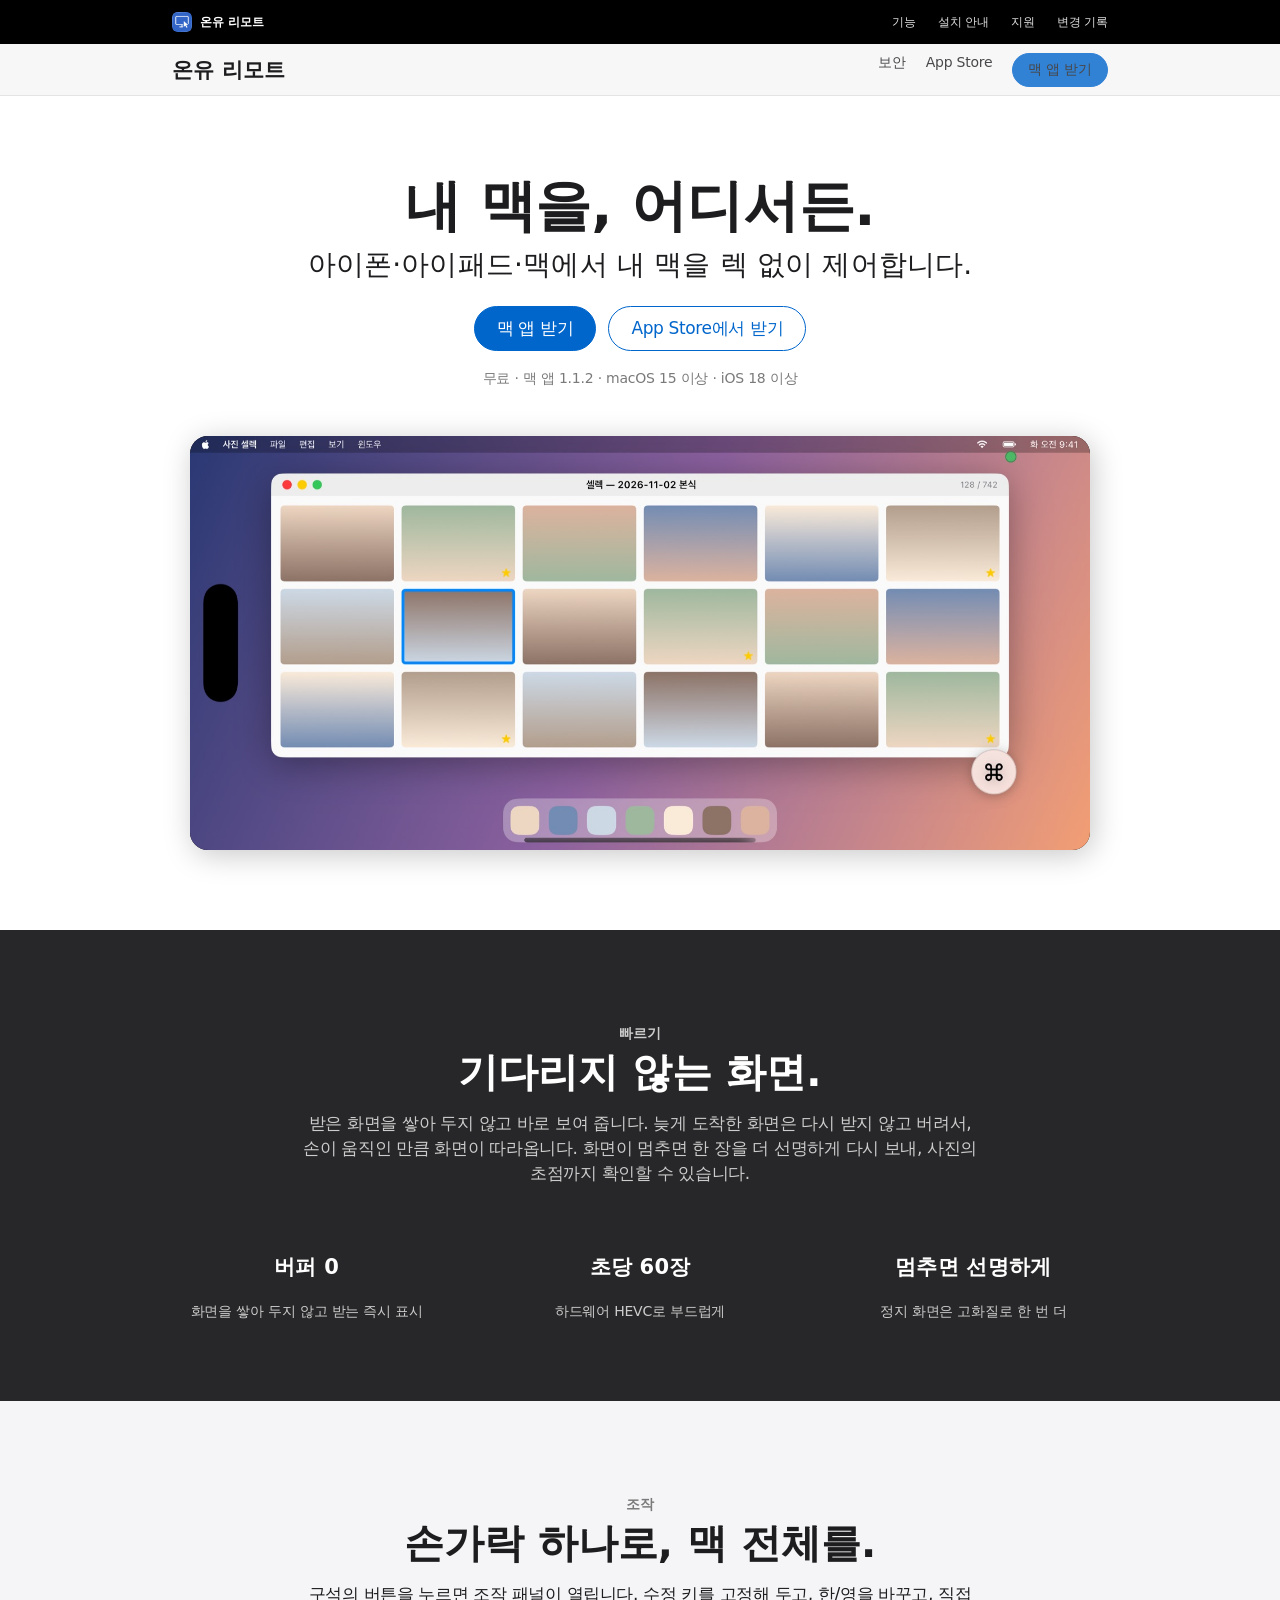
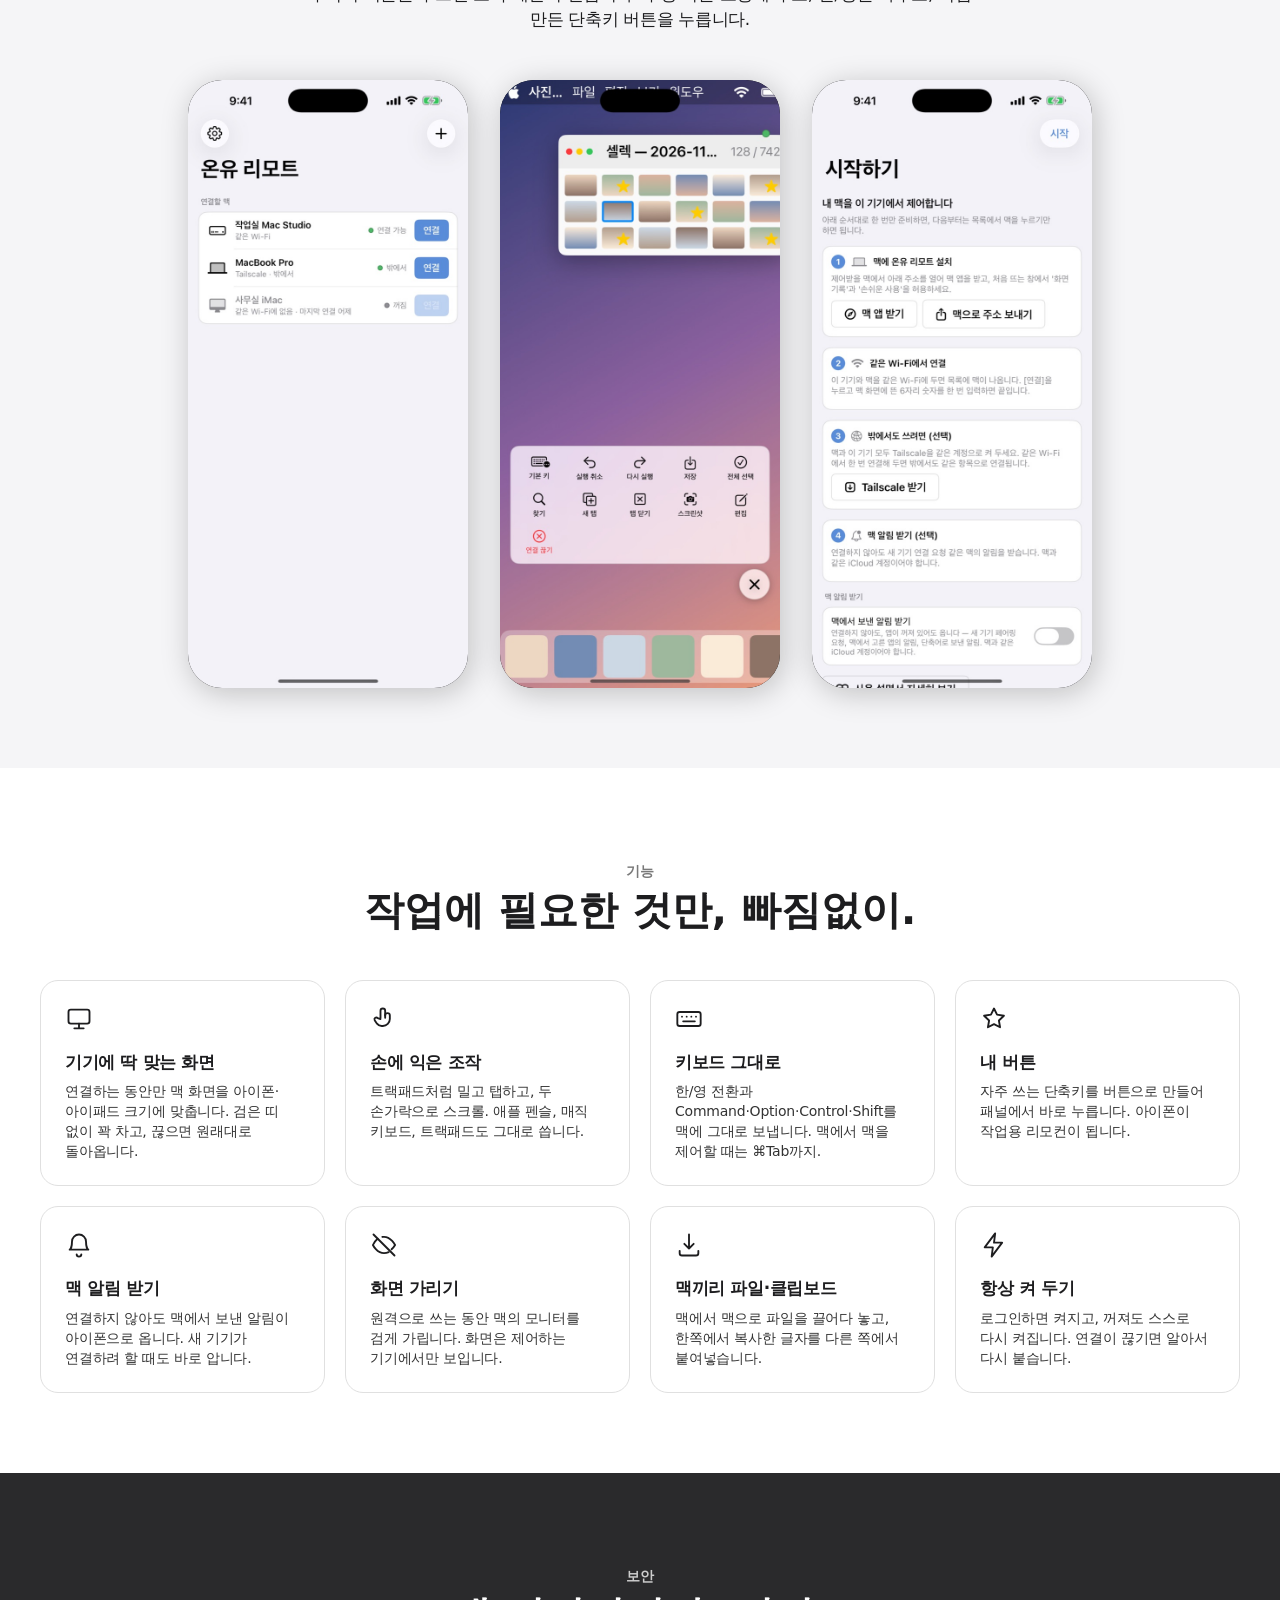
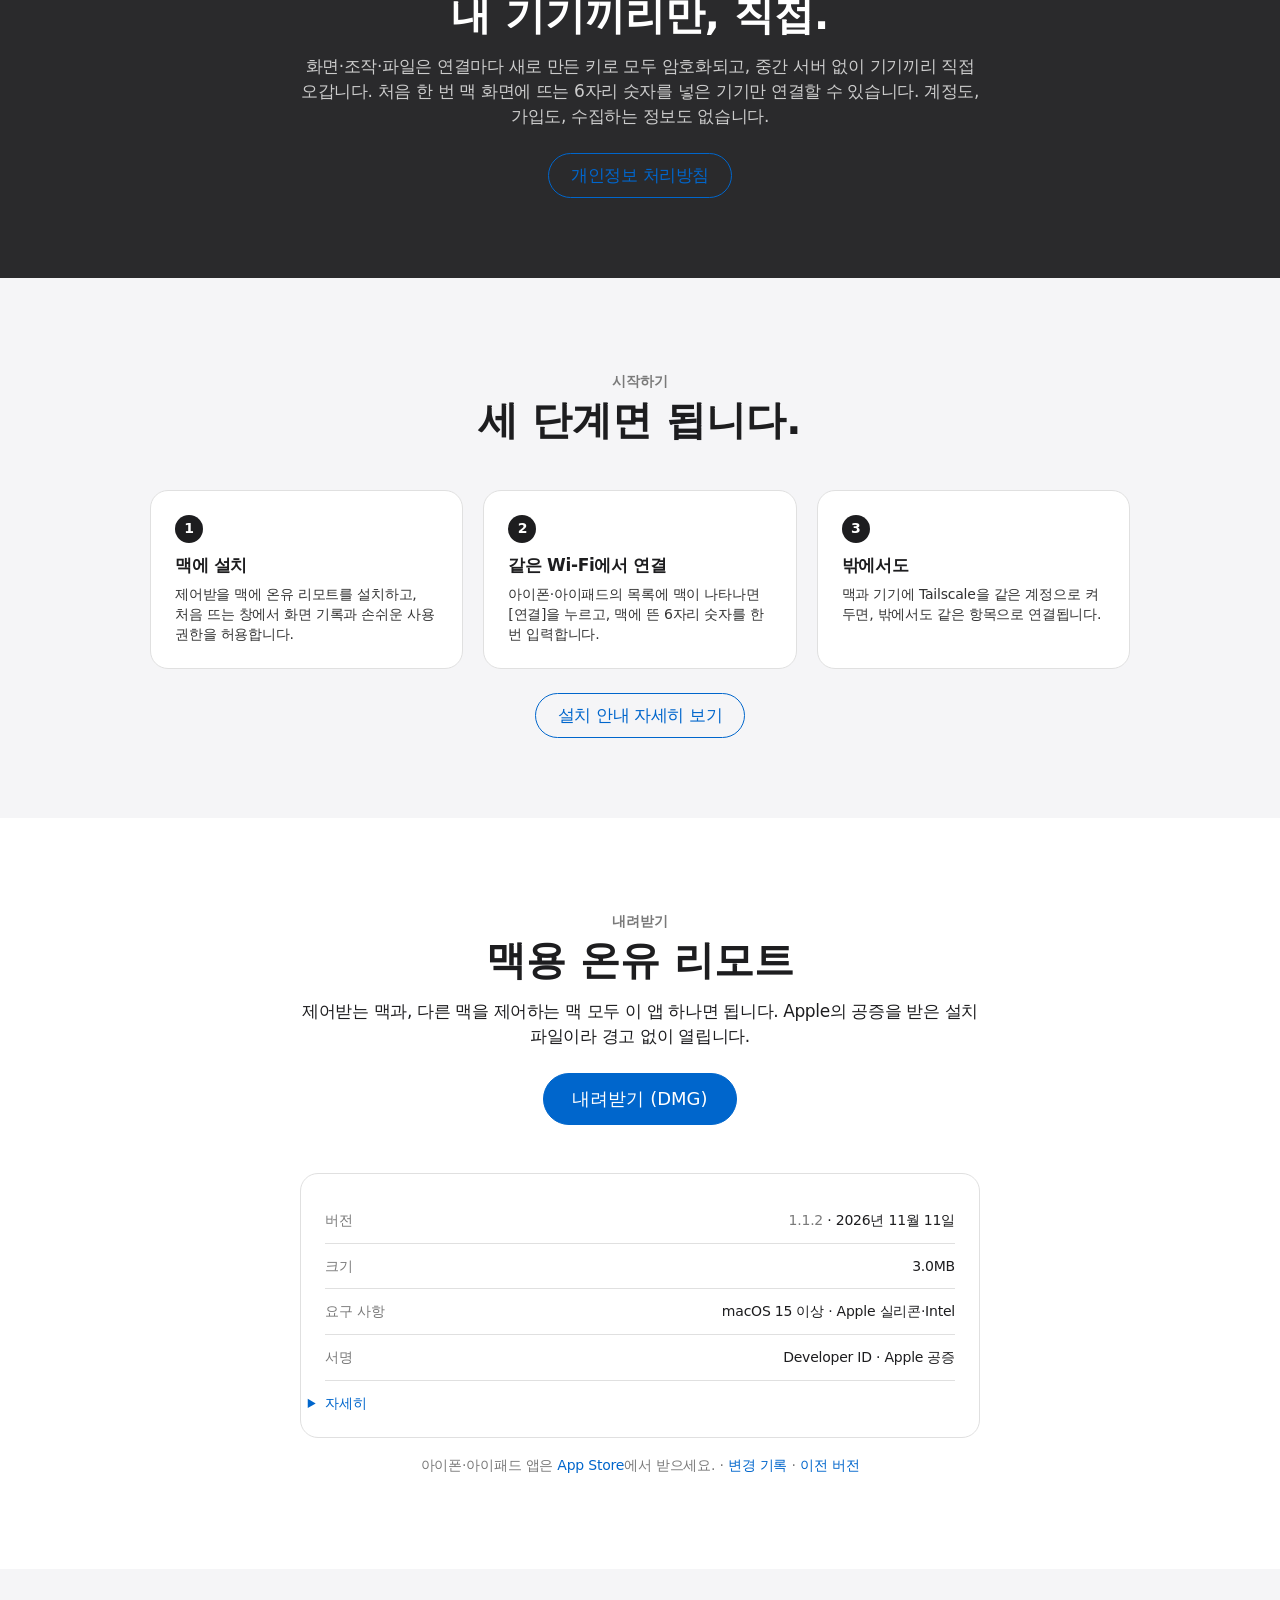
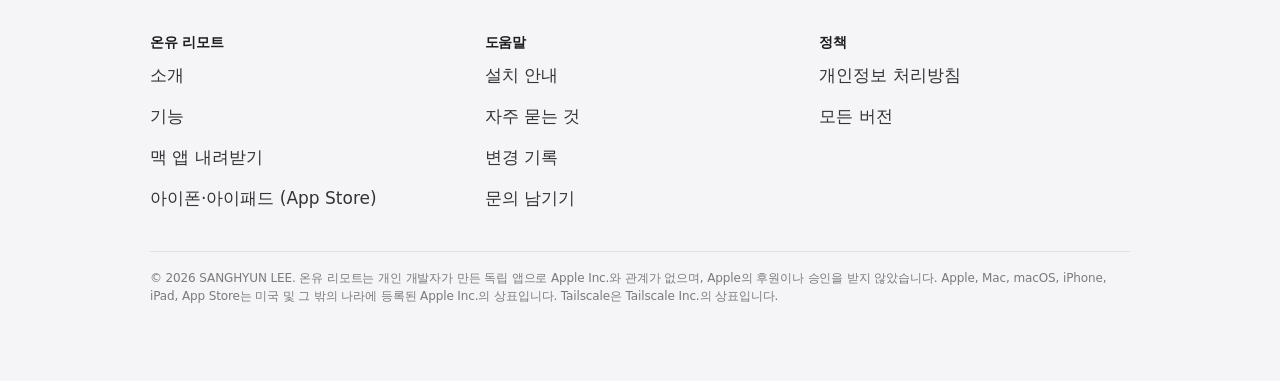
==== commit 1eafd110: "내려받기: SHA-256을 '자세히' 안으로 접기 Co-Authored-By: Claude Fable 5.2 <noreply@anthropic.com>" ====
--- a/index.html
+++ b/index.html
@@ -119,7 +119,11 @@
       <div class="row"><span>크기</span><span data-size>3.0MB</span></div>
       <div class="row"><span>요구 사항</span><span>macOS 15 이상 · Apple 실리콘·Intel</span></div>
       <div class="row"><span>서명</span><span>Developer ID · Apple 공증</span></div>
-      <div class="row"><span>SHA-256</span><code data-sha>04693d467979b913353bccbef08fdef0930f514e120338966873ba234e2aaecd</code></div>
+      <details class="more">
+        <summary>자세히</summary>
+        <div class="row"><span>SHA-256</span><code data-sha>04693d467979b913353bccbef08fdef0930f514e120338966873ba234e2aaecd</code></div>
+        <p class="fine">받은 파일이 원본과 같은지 확인하는 값입니다. 터미널에서 <code>shasum -a 256 OnyuRemote.dmg</code>를 실행해 같은 값이 나오면 변조되지 않은 파일입니다. 확인하지 않아도 맥이 설치할 때 Apple 공증으로 따로 검증합니다.</p>
+      </details>
     </div>
     <p class="caption" style="margin-top:17px">아이폰·아이패드 앱은 <a href="https://apps.apple.com/kr/app/id6830655052">App Store</a>에서 받으세요. · <a href="changelog.html">변경 기록</a> · <a href="https://github.com/sanghyun97/onyu-remote/releases">이전 버전</a></p>
   </div>
--- a/style.css
+++ b/style.css
@@ -138,6 +138,12 @@
 .download-card .row span:first-child { color: var(--ink-48); white-space: nowrap; }
 .download-card code { font-family: ui-monospace, "SF Mono", Menlo, monospace; font-size: 12px; letter-spacing: 0; word-break: break-all; text-align: right; }
 
+.download-card .more { border-top: 1px solid var(--hairline); padding-top: 12px; }
+.download-card .more summary { cursor: pointer; font-size: 14px; letter-spacing: -0.224px; color: var(--primary); list-style-position: outside; }
+.download-card .more .row { border-top: 0; }
+.download-card .more .fine { margin: 4px 0 0; }
+.download-card .more .fine code { font-size: 11px; text-align: left; }
+
 /* ── 글 위주 페이지 ── */
 .article { max-width: 760px; margin: 0 auto; padding: 64px 22px var(--section); }
 .article h1 { font-size: 40px; line-height: 1.1; }
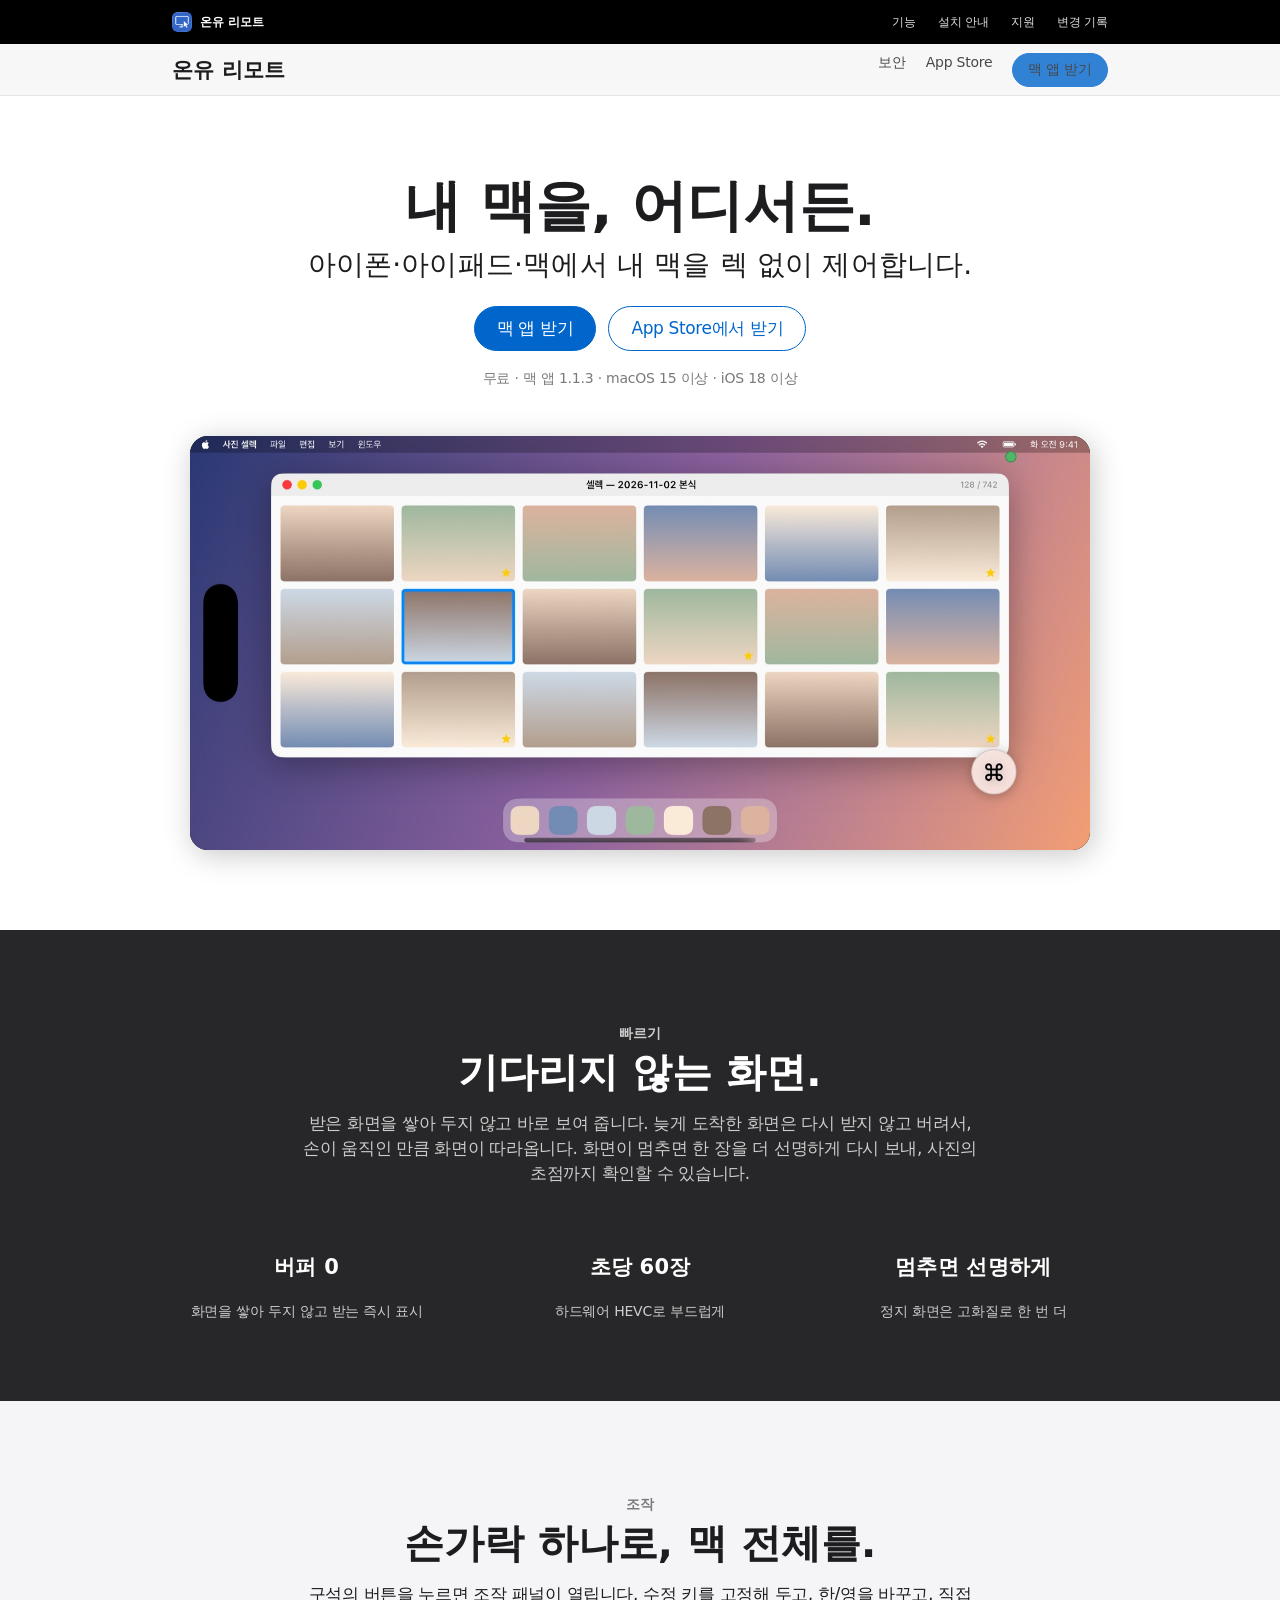
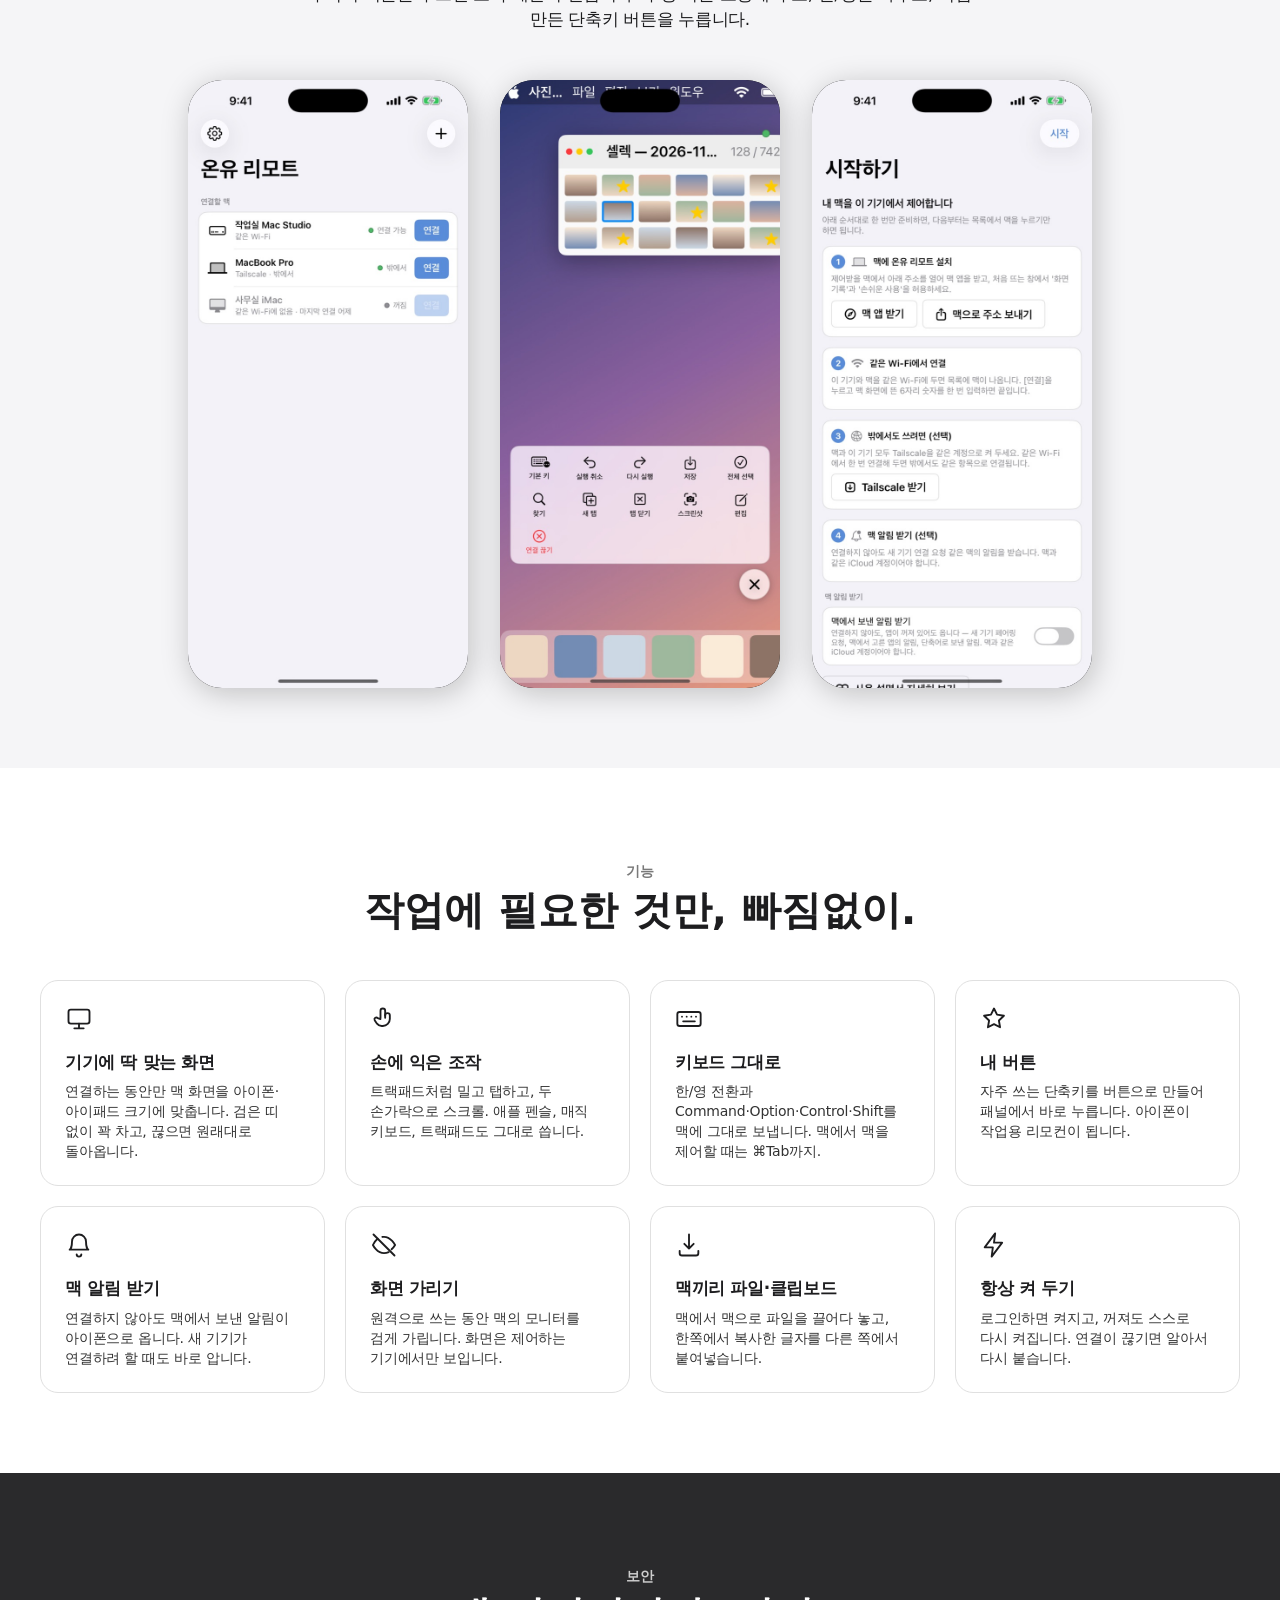
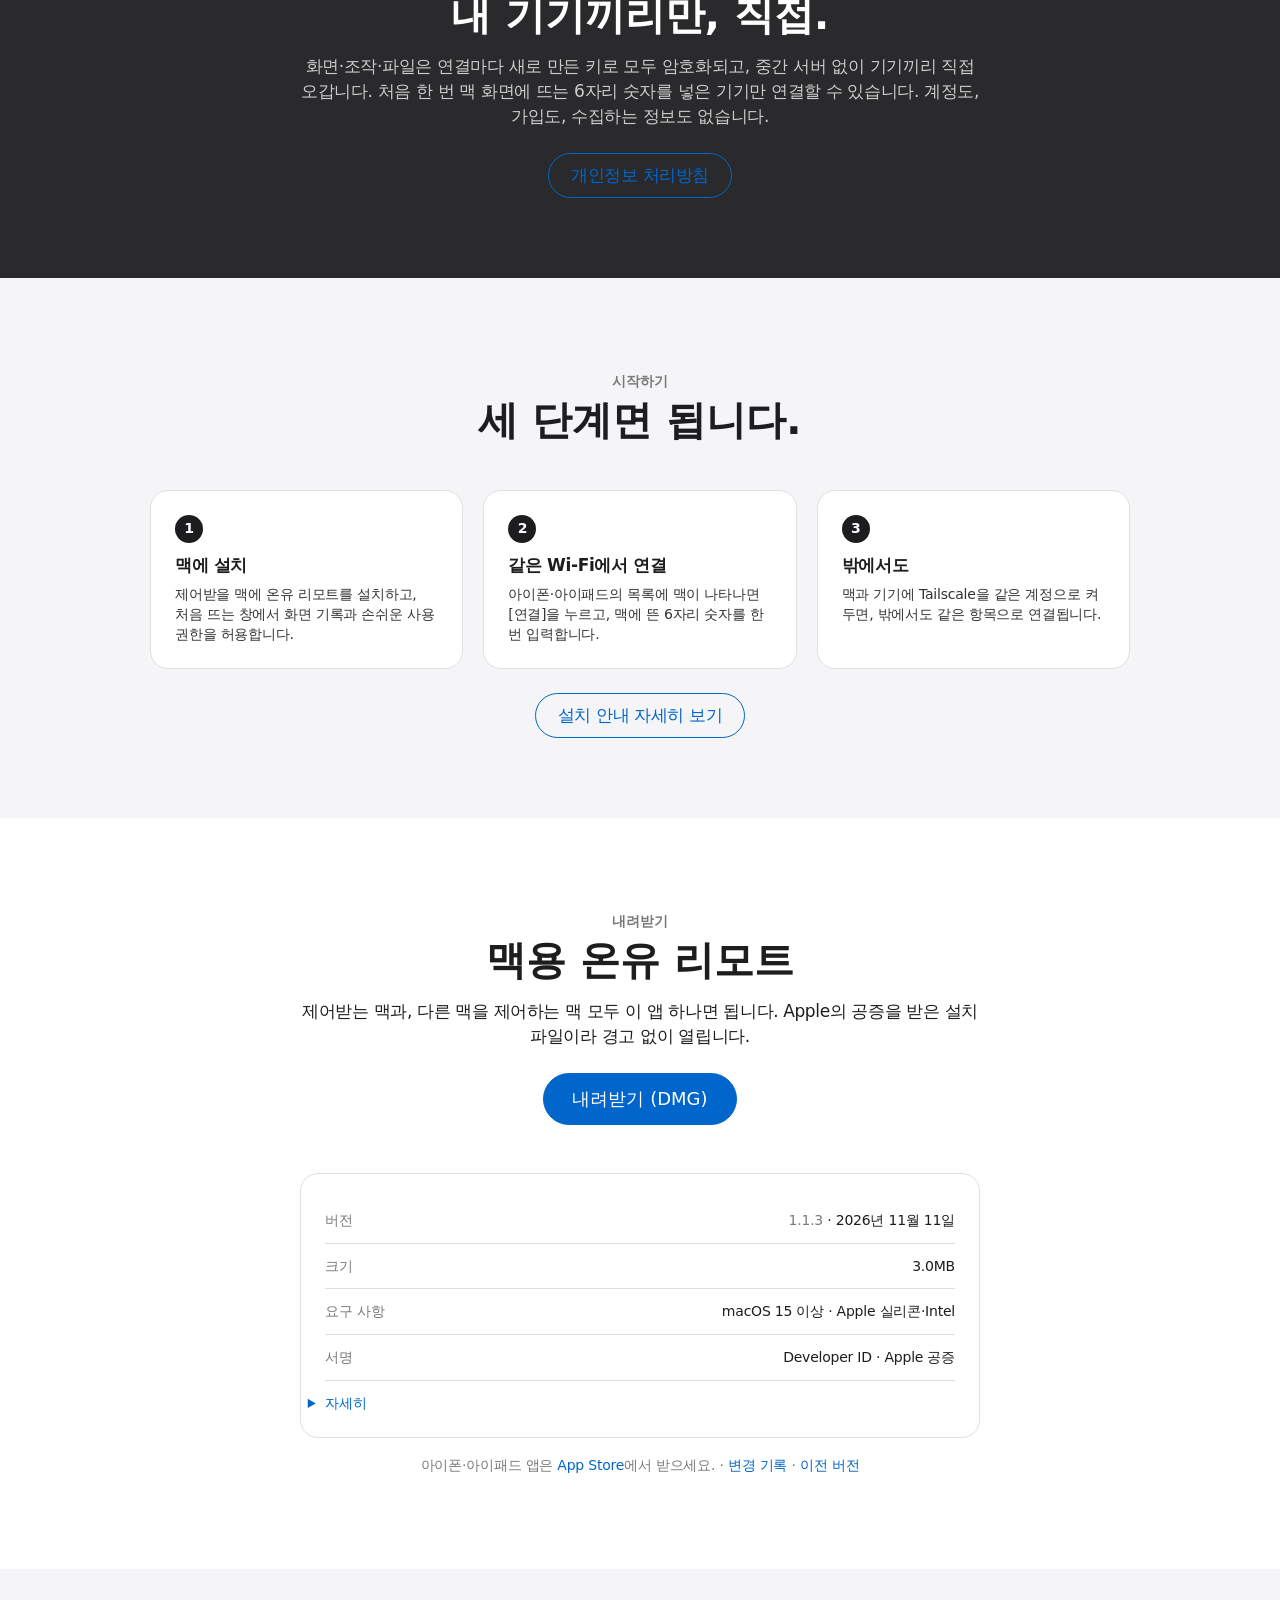
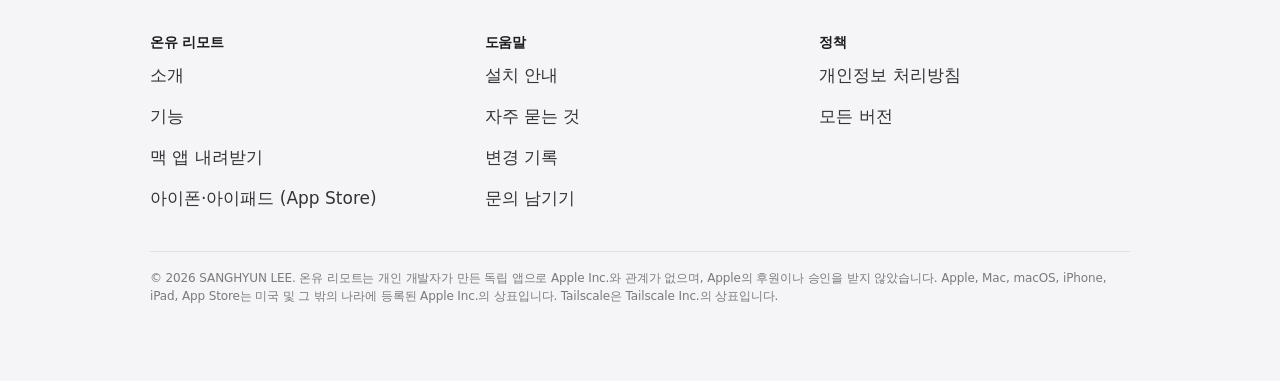
==== commit 33afee5a: "맥 앱 1.1.3: 변경 기록·지원 FAQ Co-Authored-By: Claude Fable 5.2 <noreply@anthropic.com>" ====
--- a/index.html
+++ b/index.html
@@ -45,7 +45,7 @@
       <a class="btn" href="#download">맥 앱 받기</a>
       <a class="btn ghost" href="https://apps.apple.com/kr/app/id6830655052">App Store에서 받기</a>
     </div>
-    <p class="caption" style="margin-top:17px">무료 · 맥 앱 <span data-version>1.1.2</span> · macOS 15 이상 · iOS 18 이상</p>
+    <p class="caption" style="margin-top:17px">무료 · 맥 앱 <span data-version>1.1.3</span> · macOS 15 이상 · iOS 18 이상</p>
     <div class="shot wide-shot"><img src="img/remote.jpg" alt="아이폰에서 맥의 사진 셀렉 화면을 원격으로 보고 있는 모습" width="1600" height="736"></div>
   </div>
 </section>
@@ -115,13 +115,13 @@
       <a class="btn hero" href="https://github.com/sanghyun97/onyu-remote/releases/latest/download/OnyuRemote.dmg" data-dmg>내려받기 (DMG)</a>
     </div>
     <div class="card download-card">
-      <div class="row"><span>버전</span><span><span data-version>1.1.2</span> · <span data-date>2026년 11월 11일</span></span></div>
+      <div class="row"><span>버전</span><span><span data-version>1.1.3</span> · <span data-date>2026년 11월 11일</span></span></div>
       <div class="row"><span>크기</span><span data-size>3.0MB</span></div>
       <div class="row"><span>요구 사항</span><span>macOS 15 이상 · Apple 실리콘·Intel</span></div>
       <div class="row"><span>서명</span><span>Developer ID · Apple 공증</span></div>
       <details class="more">
         <summary>자세히</summary>
-        <div class="row"><span>SHA-256</span><code data-sha>04693d467979b913353bccbef08fdef0930f514e120338966873ba234e2aaecd</code></div>
+        <div class="row"><span>SHA-256</span><code data-sha>b527454795861f3ce4e2d5cf91e1bc01efb6a2aebfd507d40b4aed766b30b911</code></div>
         <p class="fine">받은 파일이 원본과 같은지 확인하는 값입니다. 터미널에서 <code>shasum -a 256 OnyuRemote.dmg</code>를 실행해 같은 값이 나오면 변조되지 않은 파일입니다. 확인하지 않아도 맥이 설치할 때 Apple 공증으로 따로 검증합니다.</p>
       </details>
     </div>
